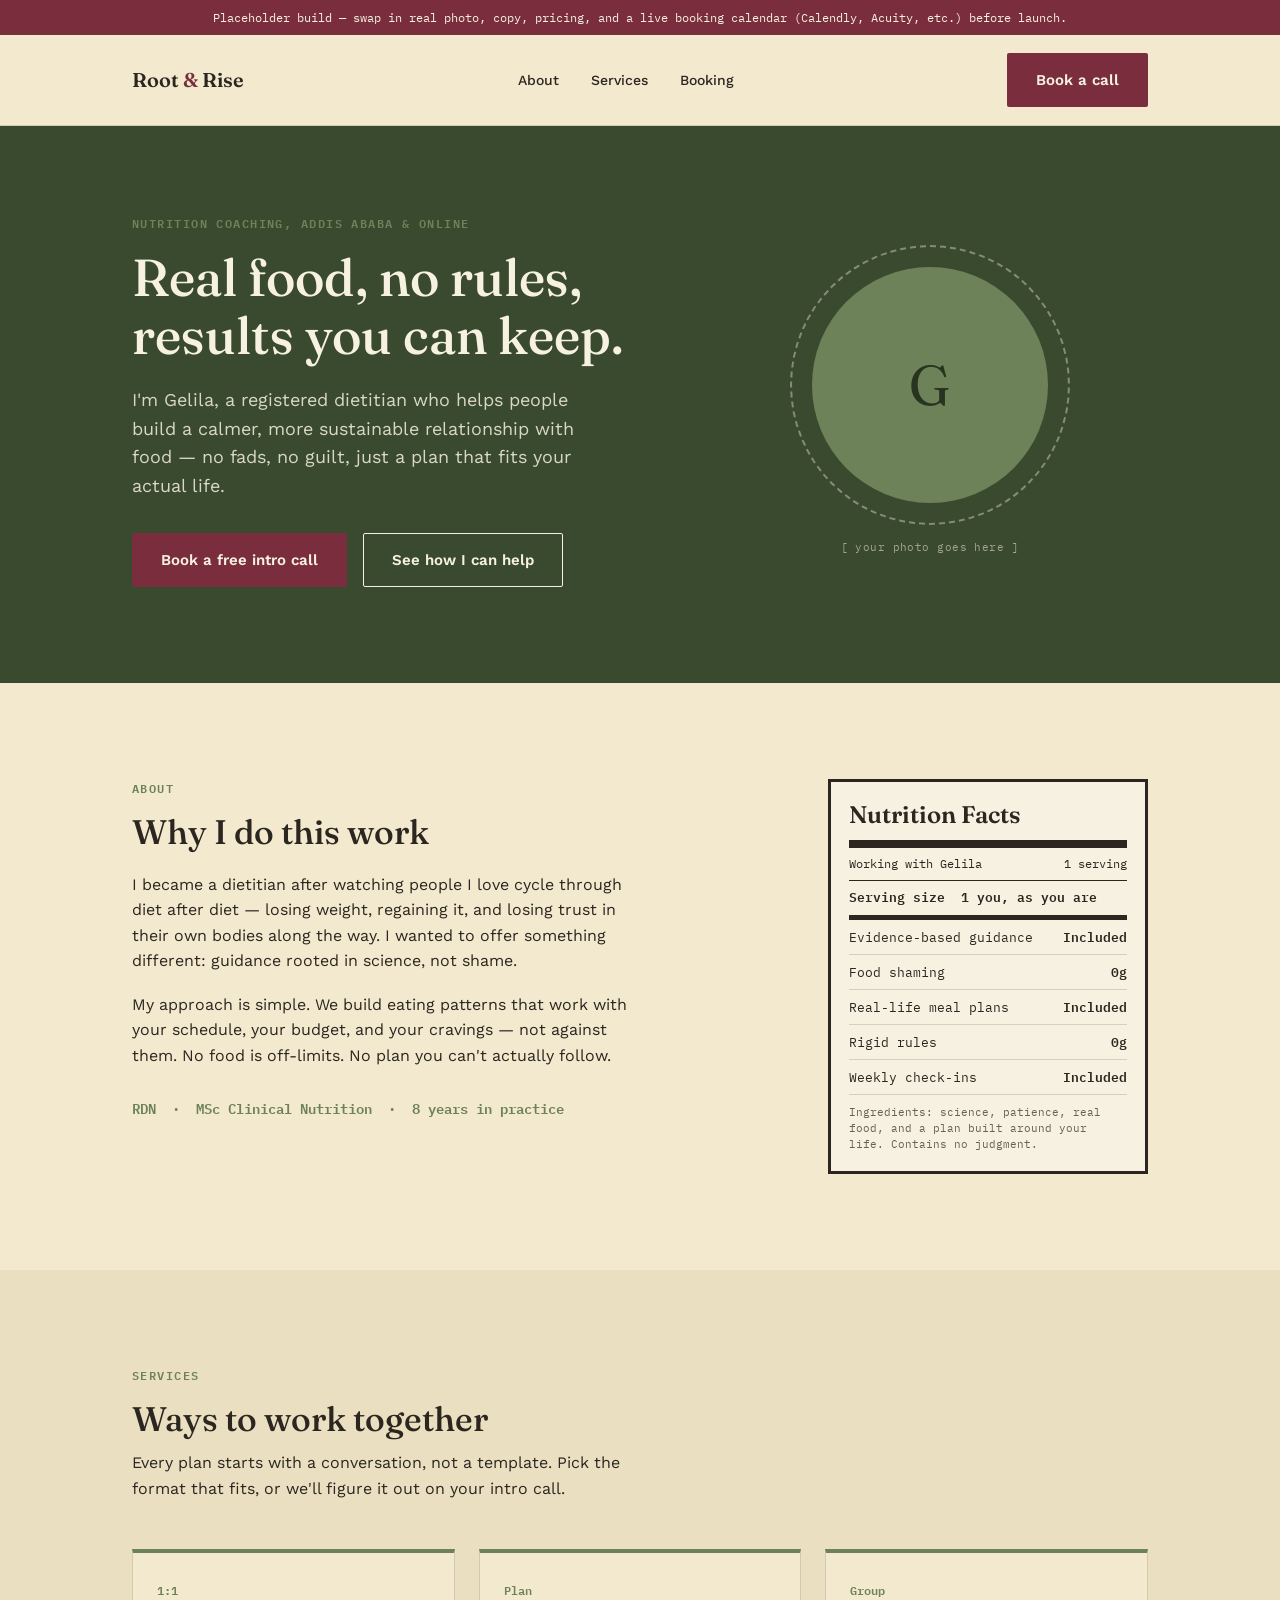
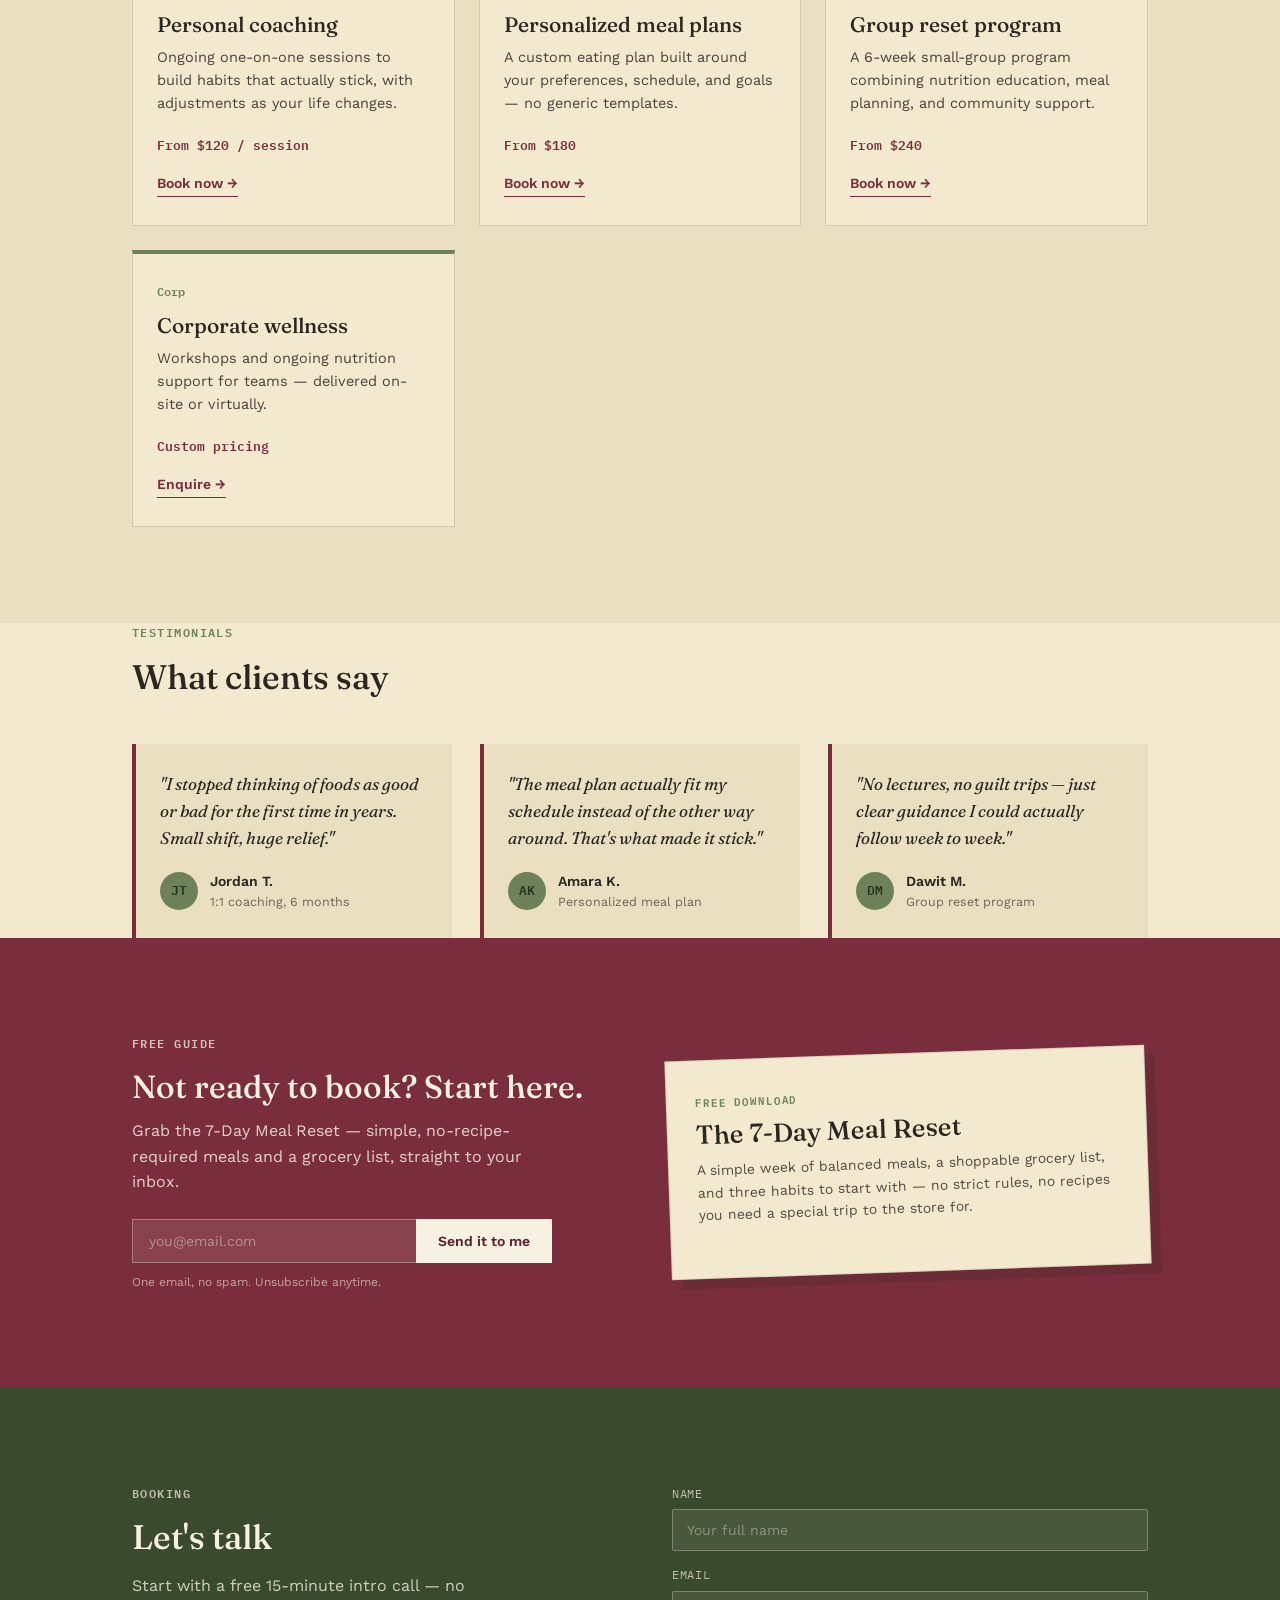
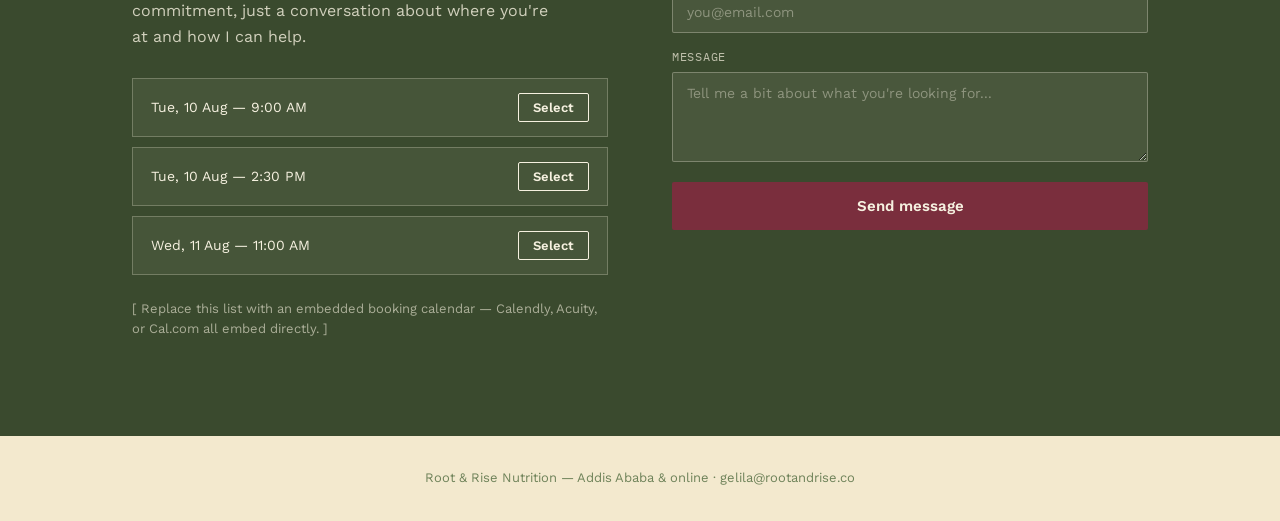
==== index.html @ 41f2dcef "first commit" ====
<!DOCTYPE html>
<html lang="en">
<head>
<meta charset="UTF-8">
<meta name="viewport" content="width=device-width, initial-scale=1.0">
<title>Root & Rise Nutrition — Gelila, RDN</title>
<link rel="preconnect" href="https://fonts.googleapis.com">
<link href="https://fonts.googleapis.com/css2?family=Fraunces:ital,opsz,wght@0,9..144,400;0,9..144,500;0,9..144,600;1,9..144,500&family=Work+Sans:wght@400;500;600&family=IBM+Plex+Mono:wght@500;600&display=swap" rel="stylesheet">
<style>
  :root{
    --ink:#2B2620;
    --paper:#F3E9CE;
    --paper-alt:#EADFC0;
    --forest:#3A4A2E;
    --forest-dark:#283420;
    --berry:#7A2E3D;
    --berry-dark:#5E2230;
    --sage:#6E8259;
    --cream:#F6F1E0;
    --line: rgba(43,38,32,0.16);
  }
  *{box-sizing:border-box; margin:0; padding:0;}
  html{scroll-behavior:smooth;}
  body{
    background:var(--paper);
    color:var(--ink);
    font-family:'Work Sans', sans-serif;
    line-height:1.6;
  }
  h1,h2,h3{
    font-family:'Fraunces', serif;
    font-weight:500;
    line-height:1.1;
  }
  a{color:inherit;}
  .wrap{max-width:1080px; margin:0 auto; padding:0 32px;}
  section{padding:96px 0;}
  .eyebrow{
    font-family:'IBM Plex Mono', monospace;
    font-size:12px;
    letter-spacing:0.12em;
    text-transform:uppercase;
    color:var(--sage);
    font-weight:600;
    margin-bottom:16px;
    display:block;
  }
  .btn{
    display:inline-block;
    font-family:'Work Sans', sans-serif;
    font-weight:600;
    font-size:15px;
    padding:14px 28px;
    border-radius:2px;
    text-decoration:none;
    cursor:pointer;
    border:1.5px solid transparent;
    transition: transform 0.15s ease;
  }
  .btn:hover{ transform: translateY(-1px); }
  .btn-berry{ background:var(--berry); color:var(--cream); }
  .btn-berry:hover{ background:var(--berry-dark); }
  .btn-outline{ background:transparent; border-color:var(--cream); color:var(--cream); }
  .btn-outline-dark{ background:transparent; border-color:var(--ink); color:var(--ink); }

  /* NAV */
  nav{
    position:sticky; top:0; z-index:50;
    background:var(--paper);
    border-bottom:1px solid var(--line);
  }
  nav .wrap{ display:flex; align-items:center; justify-content:space-between; padding-top:18px; padding-bottom:18px; }
  .logo{ font-family:'Fraunces', serif; font-size:20px; font-weight:600; }
  .logo span{ color:var(--berry); }
  .nav-links{ display:flex; gap:32px; list-style:none; font-size:14px; font-weight:500; }
  .nav-links a{ text-decoration:none; }
  .nav-cta{ display:none; }
  @media(min-width:720px){ .nav-cta{ display:inline-block; } }

  /* HERO */
  .hero{
    background:var(--forest);
    color:var(--cream);
    padding:88px 0 96px;
  }
  .hero .wrap{ display:grid; grid-template-columns:1.2fr 1fr; gap:56px; align-items:center; }
  .hero h1{ font-size:52px; margin-bottom:22px; }
  .hero p.lead{ font-size:18px; max-width:480px; color:rgba(246,241,224,0.85); margin-bottom:32px; }
  .hero .cta-row{ display:flex; gap:16px; flex-wrap:wrap; }
  .avatar-frame{
    width:280px; height:280px; margin:0 auto;
    border-radius:50%;
    border:2px dashed rgba(246,241,224,0.4);
    display:flex; align-items:center; justify-content:center;
    position:relative;
  }
  .avatar-frame .inner{
    width:236px; height:236px; border-radius:50%;
    background:var(--sage);
    display:flex; align-items:center; justify-content:center;
    font-family:'Fraunces', serif; font-size:56px; color:var(--forest-dark);
  }
  .avatar-label{
    text-align:center; font-family:'IBM Plex Mono', monospace; font-size:11px;
    color:rgba(246,241,224,0.55); margin-top:14px; letter-spacing:0.04em;
  }
  @media(max-width:860px){
    .hero .wrap{ grid-template-columns:1fr; text-align:center; }
    .hero p.lead{ margin-left:auto; margin-right:auto; }
    .hero .cta-row{ justify-content:center; }
    .hero h1{ font-size:38px; }
  }

  /* ABOUT */
  .about .wrap{ display:grid; grid-template-columns:1fr 320px; gap:64px; align-items:start; }
  .about h2{ font-size:34px; margin-bottom:20px; }
  .about p{ margin-bottom:18px; font-size:16px; color:var(--ink); max-width:520px; }
  .about .creds{ margin-top:28px; font-size:14px; color:var(--sage); font-weight:600; font-family:'IBM Plex Mono', monospace; }
  @media(max-width:860px){ .about .wrap{ grid-template-columns:1fr; } }

  /* NUTRITION FACTS SIGNATURE PANEL */
  .facts-panel{
    background:var(--cream);
    border:3px solid var(--ink);
    padding:14px 18px 18px;
    font-family:'IBM Plex Mono', monospace;
  }
  .facts-title{ font-family:'Fraunces', serif; font-weight:600; font-size:24px; border-bottom:8px solid var(--ink); padding-bottom:6px; }
  .facts-sub{ font-size:12px; border-bottom:1px solid var(--ink); padding:6px 0; display:flex; justify-content:space-between; }
  .facts-thick{ border-bottom:5px solid var(--ink); padding:6px 0 8px; font-size:13px; font-weight:600; }
  .facts-row{ border-bottom:1px solid var(--line); padding:7px 0; font-size:12.5px; display:flex; justify-content:space-between; gap:10px; }
  .facts-row b{ font-weight:600; }
  .facts-footer{ font-size:10.5px; margin-top:10px; color:var(--ink); opacity:0.7; line-height:1.5; }

  /* SERVICES */
  .services{ background:var(--paper-alt); }
  .services h2{ font-size:34px; margin-bottom:12px; }
  .services > .wrap > p{ max-width:520px; color:var(--ink); margin-bottom:48px; font-size:16px; }
  .card-grid{ display:grid; grid-template-columns:repeat(auto-fit, minmax(240px,1fr)); gap:24px; }
  .card{
    background:var(--paper);
    border:1px solid var(--line);
    border-top:4px solid var(--sage);
    padding:28px 24px;
    display:flex; flex-direction:column;
  }
  .card .idx{ font-family:'IBM Plex Mono', monospace; font-size:12px; color:var(--sage); font-weight:600; margin-bottom:12px; }
  .card h3{ font-size:21px; margin-bottom:10px; }
  .card p{ font-size:14.5px; color:var(--ink); opacity:0.85; margin-bottom:20px; flex-grow:1; }
  .card .price{ font-family:'IBM Plex Mono', monospace; font-size:13px; font-weight:600; color:var(--berry); margin-bottom:16px; }
  .card a{ text-decoration:none; font-size:14px; font-weight:600; color:var(--berry); border-bottom:1.5px solid var(--berry); align-self:flex-start; padding-bottom:2px; }

  /* TESTIMONIALS */
  .testimonials h2{ font-size:34px; margin-bottom:48px; }
  .t-grid{ display:grid; grid-template-columns:repeat(auto-fit, minmax(260px,1fr)); gap:28px; }
  .t-card{
    background:var(--paper-alt);
    border-left:4px solid var(--berry);
    padding:26px 24px;
  }
  .t-quote{ font-family:'Fraunces', serif; font-style:italic; font-size:17px; margin-bottom:18px; color:var(--ink); }
  .t-person{ display:flex; align-items:center; gap:12px; }
  .t-avatar{
    width:38px; height:38px; border-radius:50%;
    background:var(--sage); color:var(--forest-dark);
    display:flex; align-items:center; justify-content:center;
    font-family:'IBM Plex Mono', monospace; font-size:13px; font-weight:600;
  }
  .t-name{ font-size:14px; font-weight:600; }
  .t-detail{ font-size:12.5px; color:var(--ink); opacity:0.65; }

  /* LEAD MAGNET */
  .magnet{ background:var(--berry); color:var(--cream); }
  .magnet .wrap{ display:grid; grid-template-columns:1fr 1fr; gap:56px; align-items:center; }
  .magnet .eyebrow{ color:rgba(246,241,224,0.75); }
  .magnet h2{ font-size:32px; color:var(--cream); margin-bottom:14px; }
  .magnet p.lead{ color:rgba(246,241,224,0.85); margin-bottom:0; max-width:440px; }
  .guide-mock{
    background:var(--paper);
    border:1px solid rgba(0,0,0,0.1);
    padding:32px 28px;
    color:var(--ink);
    transform: rotate(-2deg);
    box-shadow: 10px 10px 0 rgba(43,38,32,0.18);
  }
  .guide-mock .tag{ font-family:'IBM Plex Mono', monospace; font-size:11px; color:var(--sage); font-weight:600; text-transform:uppercase; letter-spacing:0.08em; margin-bottom:10px; display:block;}
  .guide-mock h3{ font-size:26px; margin-bottom:10px; }
  .guide-mock p{ font-size:14px; opacity:0.8; margin-bottom:20px; }
  .signup-form{ display:flex; gap:0; max-width:420px; margin-top:24px; }
  .signup-form input{
    flex:1; background:rgba(246,241,224,0.1); border:1px solid rgba(246,241,224,0.35);
    border-right:none; padding:13px 16px; color:var(--cream); font-family:'Work Sans',sans-serif; font-size:14px;
  }
  .signup-form input::placeholder{ color:rgba(246,241,224,0.45); }
  .signup-form button{
    background:var(--cream); color:var(--berry-dark); border:none; font-weight:600;
    font-family:'Work Sans',sans-serif; font-size:14px; padding:0 22px; cursor:pointer;
  }
  .signup-note{ font-size:12px; color:rgba(246,241,224,0.6); margin-top:10px; }
  @media(max-width:860px){ .magnet .wrap{ grid-template-columns:1fr; } .guide-mock{ transform:none; max-width:340px; margin:0 auto; } }

  /* BOOKING */
  .booking{ background:var(--forest); color:var(--cream); }
  .booking .wrap{ display:grid; grid-template-columns:1fr 1fr; gap:64px; }
  .booking h2{ font-size:34px; margin-bottom:16px; color:var(--cream); }
  .booking p.lead{ color:rgba(246,241,224,0.8); margin-bottom:28px; max-width:420px; }
  .slot-list{ display:flex; flex-direction:column; gap:10px; margin-bottom:24px; }
  .slot{
    background:rgba(246,241,224,0.06);
    border:1px solid rgba(246,241,224,0.25);
    padding:14px 18px;
    display:flex; justify-content:space-between; align-items:center;
    font-size:14px;
  }
  .slot button{
    background:transparent; border:1px solid var(--cream); color:var(--cream);
    font-family:'Work Sans',sans-serif; font-size:13px; font-weight:600;
    padding:6px 14px; border-radius:2px; cursor:pointer;
  }
  .slot button:hover{ background:var(--cream); color:var(--forest); }
  form{ display:flex; flex-direction:column; gap:14px; }
  form label{ font-size:12px; font-family:'IBM Plex Mono', monospace; text-transform:uppercase; letter-spacing:0.06em; color:rgba(246,241,224,0.7); margin-bottom:-8px; }
  form input, form textarea{
    background:rgba(246,241,224,0.08);
    border:1px solid rgba(246,241,224,0.3);
    padding:12px 14px;
    color:var(--cream);
    font-family:'Work Sans', sans-serif;
    font-size:14px;
    border-radius:2px;
  }
  form input::placeholder, form textarea::placeholder{ color:rgba(246,241,224,0.4); }
  form textarea{ resize:vertical; min-height:90px; }

  footer{ padding:32px 0; text-align:center; font-size:13px; color:var(--sage); }

  .note{
    background:var(--berry); color:var(--cream); font-family:'IBM Plex Mono', monospace;
    font-size:12px; text-align:center; padding:8px 16px;
  }
</style>
</head>
<body>

<div class="note">Placeholder build — swap in real photo, copy, pricing, and a live booking calendar (Calendly, Acuity, etc.) before launch.</div>

<nav>
  <div class="wrap">
    <div class="logo">Root <span>&</span> Rise</div>
    <ul class="nav-links">
      <li><a href="#about">About</a></li>
      <li><a href="#services">Services</a></li>
      <li><a href="#booking">Booking</a></li>
    </ul>
    <a href="#booking" class="btn btn-berry nav-cta">Book a call</a>
  </div>
</nav>

<section class="hero">
  <div class="wrap">
    <div>
      <span class="eyebrow">Nutrition coaching, Addis Ababa & online</span>
      <h1>Real food, no rules, results you can keep.</h1>
      <p class="lead">I'm Gelila, a registered dietitian who helps people build a calmer, more sustainable relationship with food — no fads, no guilt, just a plan that fits your actual life.</p>
      <div class="cta-row">
        <a href="#booking" class="btn btn-berry">Book a free intro call</a>
        <a href="#services" class="btn btn-outline">See how I can help</a>
      </div>
    </div>
    <div>
      <div class="avatar-frame"><div class="inner">G</div></div>
      <p class="avatar-label">[ your photo goes here ]</p>
    </div>
  </div>
</section>

<section class="about" id="about">
  <div class="wrap">
    <div>
      <span class="eyebrow">About</span>
      <h2>Why I do this work</h2>
      <p>I became a dietitian after watching people I love cycle through diet after diet — losing weight, regaining it, and losing trust in their own bodies along the way. I wanted to offer something different: guidance rooted in science, not shame.</p>
      <p>My approach is simple. We build eating patterns that work with your schedule, your budget, and your cravings — not against them. No food is off-limits. No plan you can't actually follow.</p>
      <div class="creds">RDN &nbsp;·&nbsp; MSc Clinical Nutrition &nbsp;·&nbsp; 8 years in practice</div>
    </div>

    <div class="facts-panel">
      <div class="facts-title">Nutrition Facts</div>
      <div class="facts-sub"><span>Working with Gelila</span><span>1 serving</span></div>
      <div class="facts-thick">Serving size &nbsp;1 you, as you are</div>
      <div class="facts-row"><span>Evidence-based guidance</span><b>Included</b></div>
      <div class="facts-row"><span>Food shaming</span><b>0g</b></div>
      <div class="facts-row"><span>Real-life meal plans</span><b>Included</b></div>
      <div class="facts-row"><span>Rigid rules</span><b>0g</b></div>
      <div class="facts-row"><span>Weekly check-ins</span><b>Included</b></div>
      <div class="facts-footer">Ingredients: science, patience, real food, and a plan built around your life. Contains no judgment.</div>
    </div>
  </div>
</section>

<section class="services" id="services">
  <div class="wrap">
    <span class="eyebrow">Services</span>
    <h2>Ways to work together</h2>
    <p>Every plan starts with a conversation, not a template. Pick the format that fits, or we'll figure it out on your intro call.</p>
    <div class="card-grid">
      <div class="card">
        <div class="idx">1:1</div>
        <h3>Personal coaching</h3>
        <p>Ongoing one-on-one sessions to build habits that actually stick, with adjustments as your life changes.</p>
        <div class="price">From $120 / session</div>
        <a href="#booking">Book now →</a>
      </div>
      <div class="card">
        <div class="idx">Plan</div>
        <h3>Personalized meal plans</h3>
        <p>A custom eating plan built around your preferences, schedule, and goals — no generic templates.</p>
        <div class="price">From $180</div>
        <a href="#booking">Book now →</a>
      </div>
      <div class="card">
        <div class="idx">Group</div>
        <h3>Group reset program</h3>
        <p>A 6-week small-group program combining nutrition education, meal planning, and community support.</p>
        <div class="price">From $240</div>
        <a href="#booking">Book now →</a>
      </div>
      <div class="card">
        <div class="idx">Corp</div>
        <h3>Corporate wellness</h3>
        <p>Workshops and ongoing nutrition support for teams — delivered on-site or virtually.</p>
        <div class="price">Custom pricing</div>
        <a href="#booking">Enquire →</a>
      </div>
    </div>
  </div>
</section>

<section class="testimonials wrap">
  <span class="eyebrow">Testimonials</span>
  <h2>What clients say</h2>
  <div class="t-grid">
    <div class="t-card">
      <p class="t-quote">"I stopped thinking of foods as good or bad for the first time in years. Small shift, huge relief."</p>
      <div class="t-person">
        <div class="t-avatar">JT</div>
        <div>
          <div class="t-name">Jordan T.</div>
          <div class="t-detail">1:1 coaching, 6 months</div>
        </div>
      </div>
    </div>
    <div class="t-card">
      <p class="t-quote">"The meal plan actually fit my schedule instead of the other way around. That's what made it stick."</p>
      <div class="t-person">
        <div class="t-avatar">AK</div>
        <div>
          <div class="t-name">Amara K.</div>
          <div class="t-detail">Personalized meal plan</div>
        </div>
      </div>
    </div>
    <div class="t-card">
      <p class="t-quote">"No lectures, no guilt trips — just clear guidance I could actually follow week to week."</p>
      <div class="t-person">
        <div class="t-avatar">DM</div>
        <div>
          <div class="t-name">Dawit M.</div>
          <div class="t-detail">Group reset program</div>
        </div>
      </div>
    </div>
  </div>
</section>

<section class="magnet">
  <div class="wrap">
    <div>
      <span class="eyebrow">Free guide</span>
      <h2>Not ready to book? Start here.</h2>
      <p class="lead">Grab the 7-Day Meal Reset — simple, no-recipe-required meals and a grocery list, straight to your inbox.</p>
      <div class="signup-form">
        <input type="email" placeholder="you@email.com">
        <button type="button">Send it to me</button>
      </div>
      <p class="signup-note">One email, no spam. Unsubscribe anytime.</p>
    </div>
    <div class="guide-mock">
      <span class="tag">Free download</span>
      <h3>The 7-Day Meal Reset</h3>
      <p>A simple week of balanced meals, a shoppable grocery list, and three habits to start with — no strict rules, no recipes you need a special trip to the store for.</p>
    </div>
  </div>
</section>

<section class="booking" id="booking">
  <div class="wrap">
    <div>
      <span class="eyebrow" style="color:var(--cream); opacity:0.7;">Booking</span>
      <h2>Let's talk</h2>
      <p class="lead">Start with a free 15-minute intro call — no commitment, just a conversation about where you're at and how I can help.</p>
      <div class="slot-list">
        <div class="slot"><span>Tue, 10 Aug — 9:00 AM</span><button type="button">Select</button></div>
        <div class="slot"><span>Tue, 10 Aug — 2:30 PM</span><button type="button">Select</button></div>
        <div class="slot"><span>Wed, 11 Aug — 11:00 AM</span><button type="button">Select</button></div>
      </div>
      <p style="font-size:13px; color:rgba(246,241,224,0.6);">[ Replace this list with an embedded booking calendar — Calendly, Acuity, or Cal.com all embed directly. ]</p>
    </div>
    <div>
      <form>
        <label>Name</label>
        <input type="text" placeholder="Your full name">
        <label>Email</label>
        <input type="email" placeholder="you@email.com">
        <label>Message</label>
        <textarea placeholder="Tell me a bit about what you're looking for..."></textarea>
        <button type="button" class="btn btn-berry" style="margin-top:6px;">Send message</button>
      </form>
    </div>
  </div>
</section>

<footer>
  <div class="wrap">Root & Rise Nutrition — Addis Ababa & online · gelila@rootandrise.co</div>
</footer>

</body>
</html>
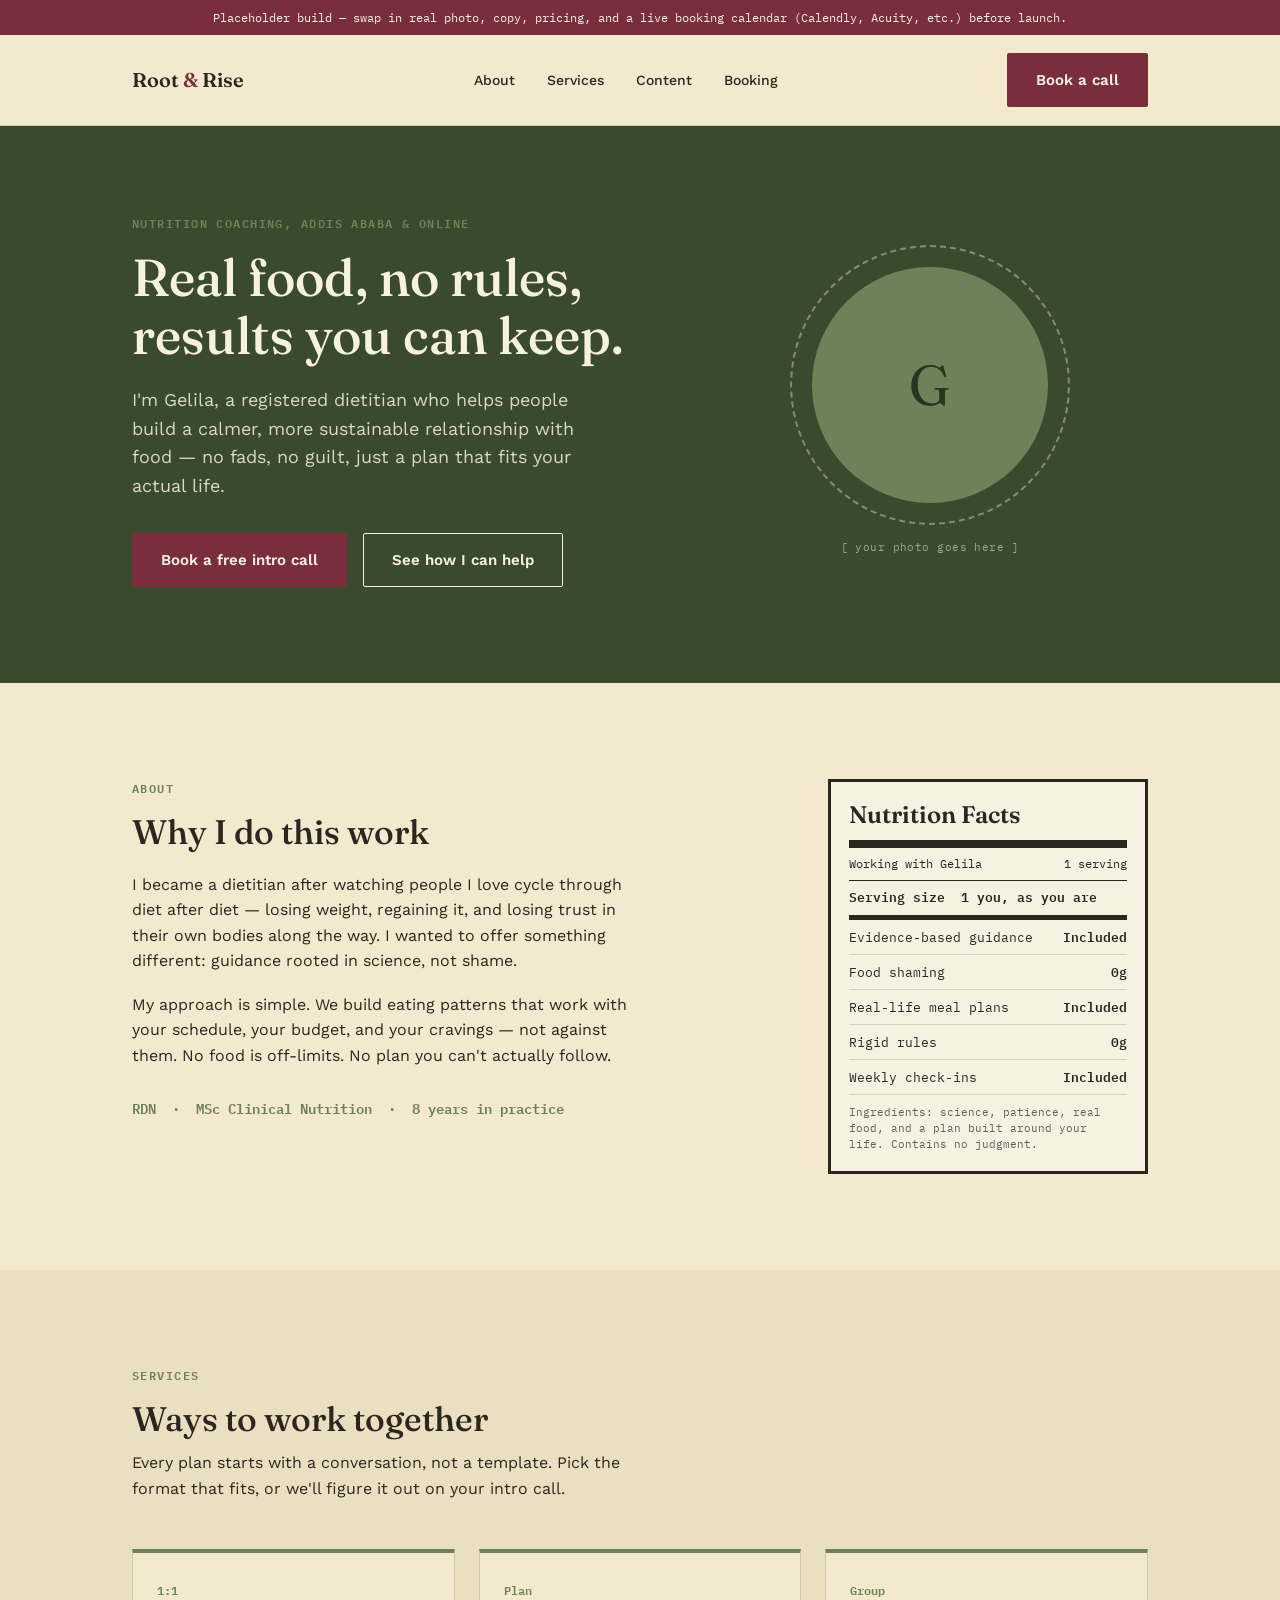
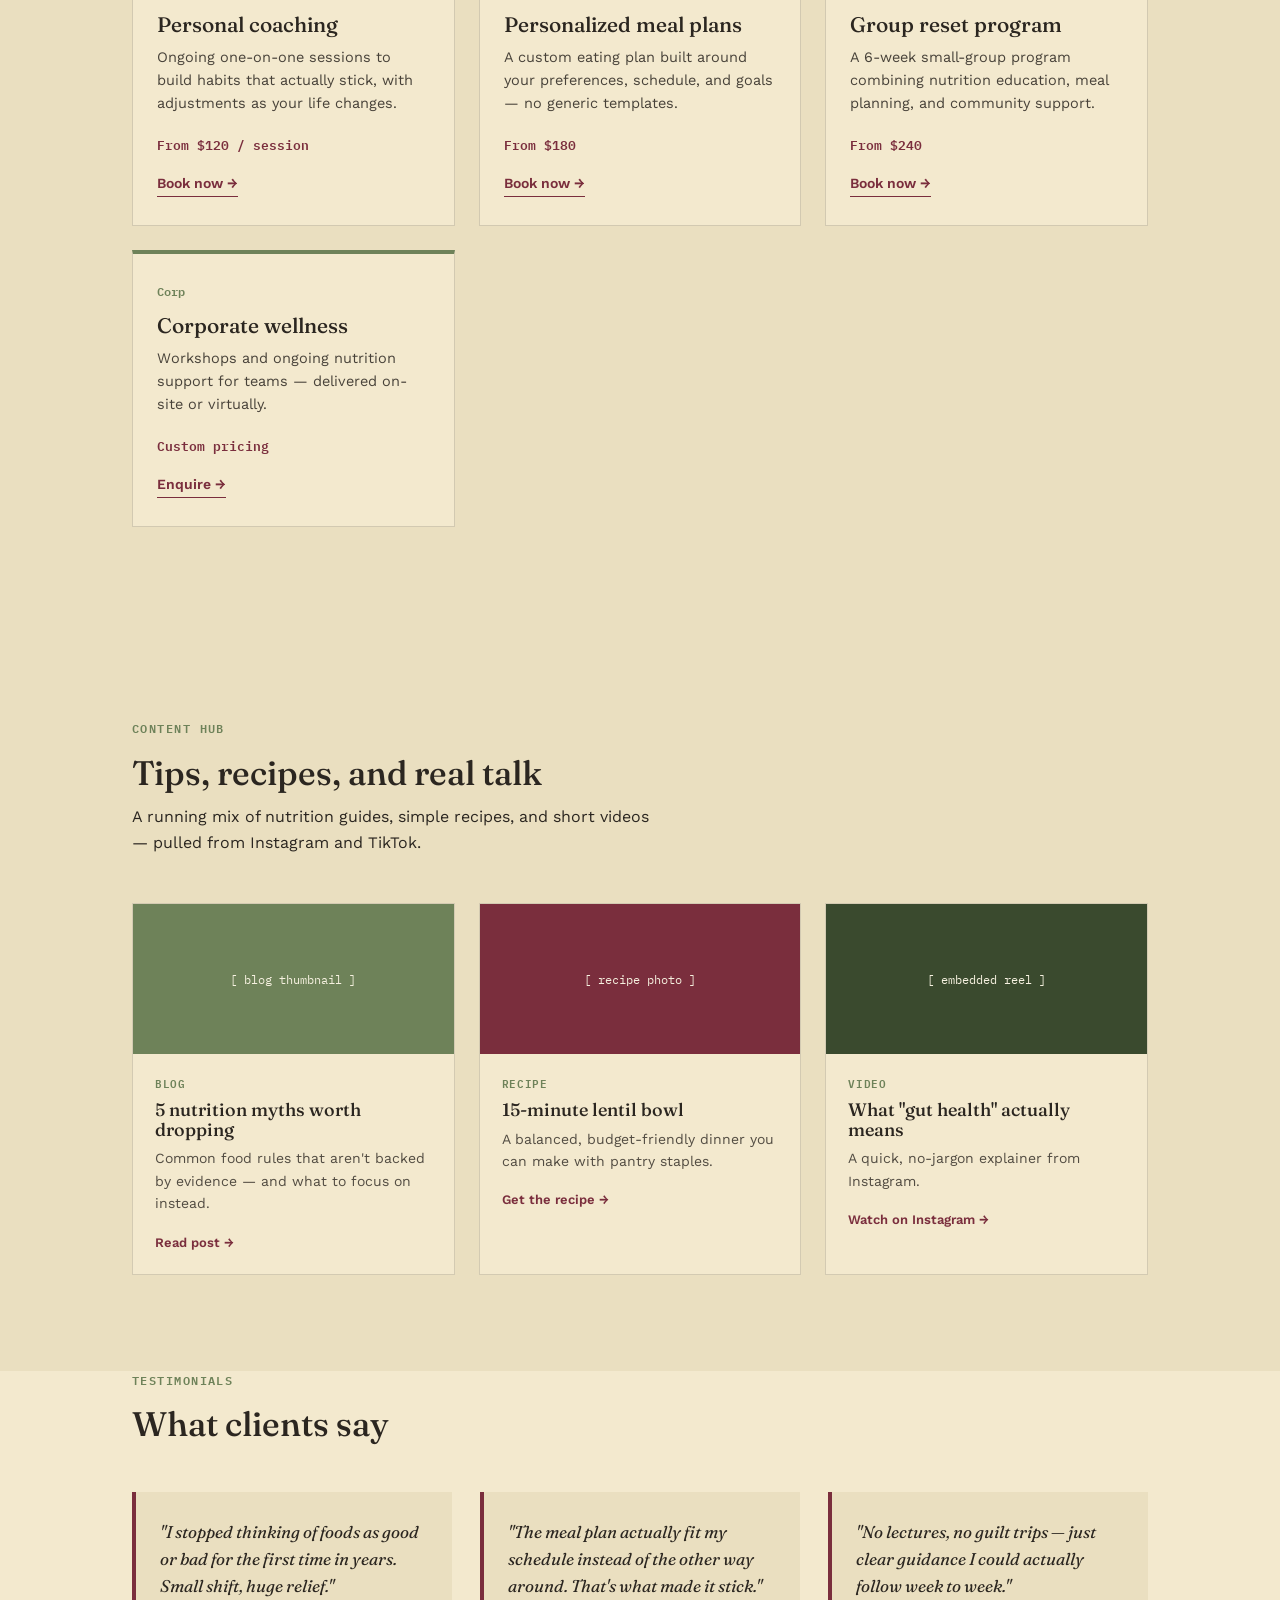
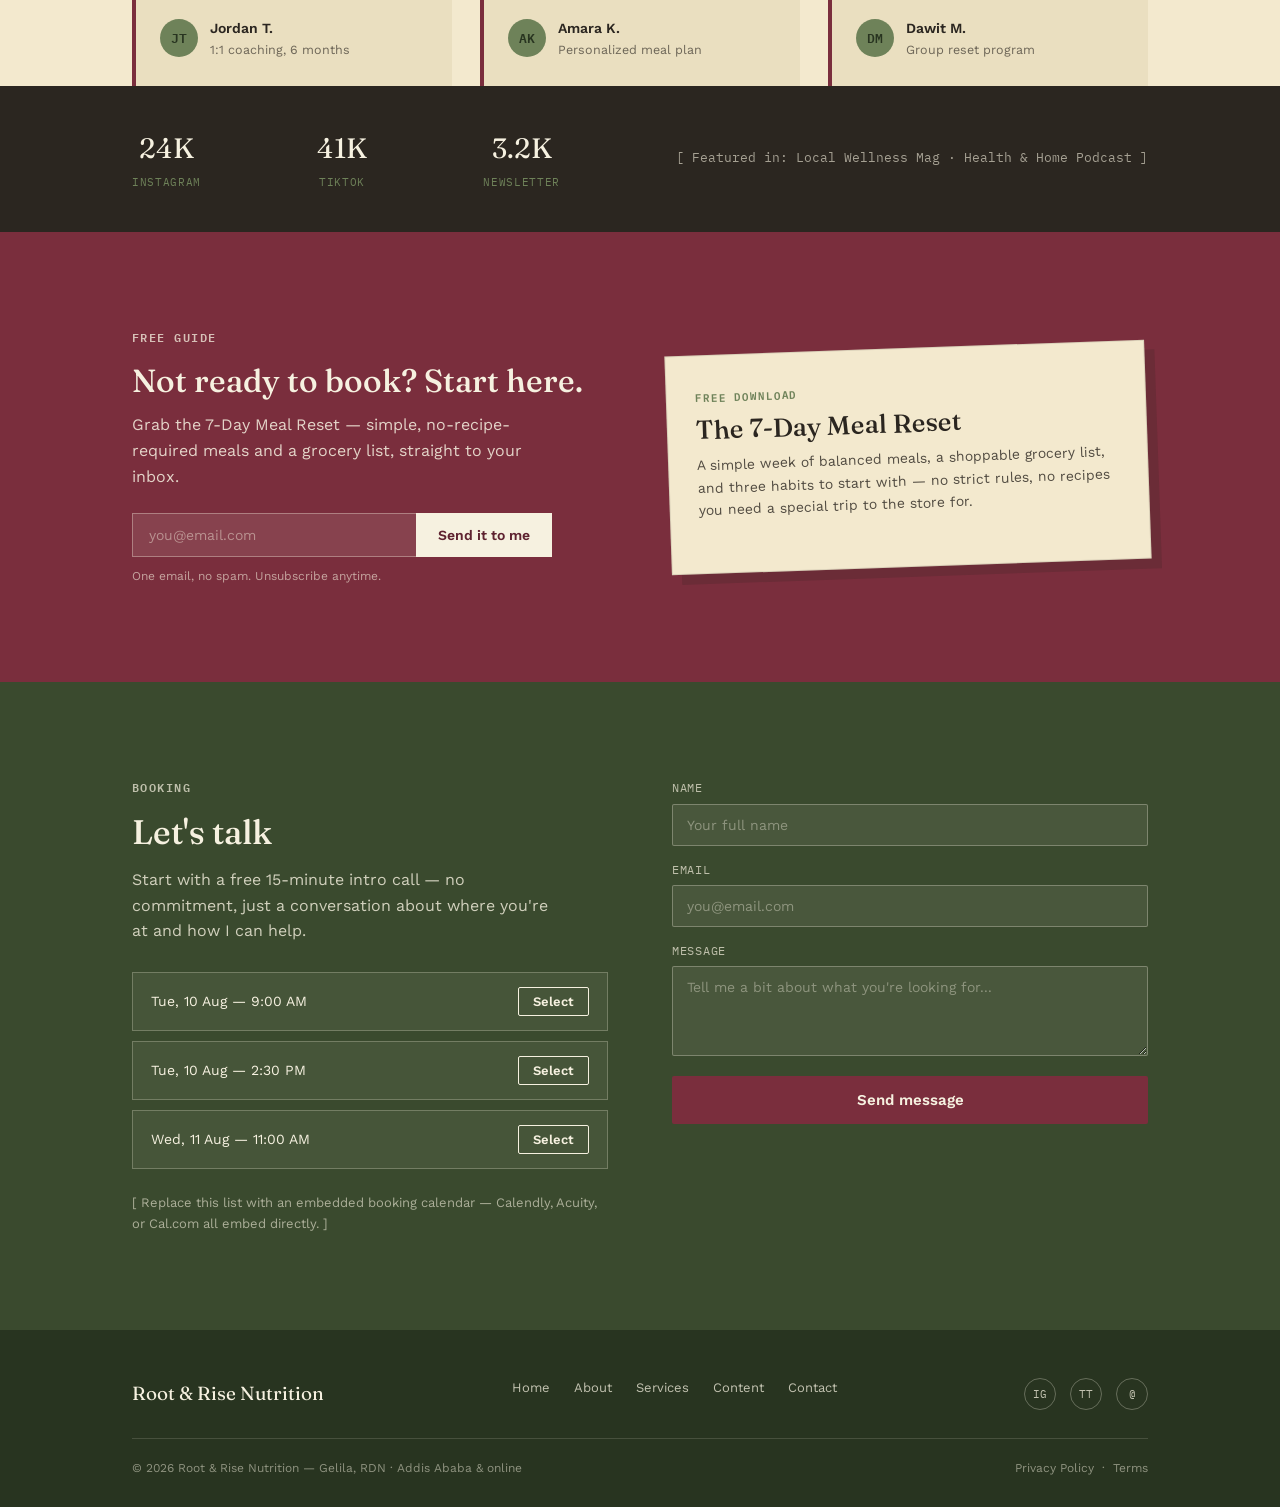
==== commit 416e4702: "update" ====
--- a/index.html
+++ b/index.html
@@ -4,6 +4,9 @@
 <meta charset="UTF-8">
 <meta name="viewport" content="width=device-width, initial-scale=1.0">
 <title>Root & Rise Nutrition — Gelila, RDN</title>
+<meta name="description" content="Gelila, RDN, offers 1:1 nutrition coaching, personalized meal plans, and group programs in Addis Ababa and online — helping you build a healthier relationship with food, no strict diets required.">
+<meta property="og:title" content="Root & Rise Nutrition — Gelila, RDN">
+<meta property="og:description" content="Real food, no rules, results you can keep. Book a free intro call with dietitian Gelila.">
 <link rel="preconnect" href="https://fonts.googleapis.com">
 <link href="https://fonts.googleapis.com/css2?family=Fraunces:ital,opsz,wght@0,9..144,400;0,9..144,500;0,9..144,600;1,9..144,500&family=Work+Sans:wght@400;500;600&family=IBM+Plex+Mono:wght@500;600&display=swap" rel="stylesheet">
 <style>
@@ -199,6 +202,39 @@
   .signup-note{ font-size:12px; color:rgba(246,241,224,0.6); margin-top:10px; }
   @media(max-width:860px){ .magnet .wrap{ grid-template-columns:1fr; } .guide-mock{ transform:none; max-width:340px; margin:0 auto; } }
 
+  /* CONTENT HUB */
+  .hub{ background:var(--paper-alt); }
+  .hub h2{ font-size:34px; margin-bottom:12px; }
+  .hub > .wrap > p{ max-width:520px; color:var(--ink); margin-bottom:48px; font-size:16px; }
+  .hub-grid{ display:grid; grid-template-columns:repeat(auto-fit, minmax(240px,1fr)); gap:24px; }
+  .hub-card{
+    background:var(--paper);
+    border:1px solid var(--line);
+  }
+  .hub-thumb{
+    height:150px;
+    background:var(--sage);
+    display:flex; align-items:center; justify-content:center;
+    color:var(--cream);
+    font-family:'IBM Plex Mono', monospace;
+    font-size:12px;
+  }
+  .hub-card.recipe .hub-thumb{ background:var(--berry); }
+  .hub-card.video .hub-thumb{ background:var(--forest); }
+  .hub-body{ padding:20px 22px; }
+  .hub-kind{ font-family:'IBM Plex Mono', monospace; font-size:11px; color:var(--sage); font-weight:600; text-transform:uppercase; letter-spacing:0.06em; margin-bottom:8px; display:block; }
+  .hub-card h3{ font-size:18px; margin-bottom:8px; }
+  .hub-card p{ font-size:14px; color:var(--ink); opacity:0.8; margin-bottom:14px; }
+  .hub-card a{ text-decoration:none; font-size:13px; font-weight:600; color:var(--berry); }
+
+  /* SOCIAL PROOF BAR */
+  .proof{ background:var(--ink); color:var(--paper); padding:40px 0; }
+  .proof .wrap{ display:flex; flex-wrap:wrap; justify-content:space-between; align-items:center; gap:24px; }
+  .proof-stat{ text-align:center; }
+  .proof-num{ font-family:'Fraunces', serif; font-size:28px; color:var(--cream); }
+  .proof-label{ font-family:'IBM Plex Mono', monospace; font-size:11px; letter-spacing:0.06em; text-transform:uppercase; color:var(--sage); margin-top:4px; }
+  .proof-mentions{ font-size:13px; color:rgba(246,241,224,0.6); font-family:'IBM Plex Mono', monospace; }
+
   /* BOOKING */
   .booking{ background:var(--forest); color:var(--cream); }
   .booking .wrap{ display:grid; grid-template-columns:1fr 1fr; gap:64px; }
@@ -234,6 +270,16 @@
 
   footer{ padding:32px 0; text-align:center; font-size:13px; color:var(--sage); }
 
+  footer{ padding:48px 0 28px; background:var(--forest-dark); color:var(--paper); }
+  .foot-grid{ display:flex; flex-wrap:wrap; justify-content:space-between; gap:32px; padding-bottom:28px; border-bottom:1px solid rgba(246,241,224,0.15); }
+  .foot-brand{ font-family:'Fraunces', serif; font-size:19px; color:var(--cream); }
+  .foot-links{ display:flex; gap:24px; list-style:none; font-size:13px; }
+  .foot-links a{ text-decoration:none; color:rgba(246,241,224,0.75); }
+  .foot-social{ display:flex; gap:14px; font-size:13px; }
+  .foot-social a{ text-decoration:none; color:rgba(246,241,224,0.75); border:1px solid rgba(246,241,224,0.3); border-radius:50%; width:32px; height:32px; display:flex; align-items:center; justify-content:center; font-family:'IBM Plex Mono', monospace; font-size:11px; }
+  .foot-bottom{ display:flex; flex-wrap:wrap; justify-content:space-between; gap:12px; padding-top:20px; font-size:12px; color:rgba(246,241,224,0.5); }
+  .foot-bottom a{ text-decoration:none; color:rgba(246,241,224,0.5); }
+
   .note{
     background:var(--berry); color:var(--cream); font-family:'IBM Plex Mono', monospace;
     font-size:12px; text-align:center; padding:8px 16px;
@@ -250,6 +296,7 @@
     <ul class="nav-links">
       <li><a href="#about">About</a></li>
       <li><a href="#services">Services</a></li>
+      <li><a href="#hub">Content</a></li>
       <li><a href="#booking">Booking</a></li>
     </ul>
     <a href="#booking" class="btn btn-berry nav-cta">Book a call</a>
@@ -331,6 +378,43 @@
         <p>Workshops and ongoing nutrition support for teams — delivered on-site or virtually.</p>
         <div class="price">Custom pricing</div>
         <a href="#booking">Enquire →</a>
+      </div>
+    </div>
+  </div>
+</section>
+
+<section class="hub" id="hub">
+  <div class="wrap">
+    <span class="eyebrow">Content hub</span>
+    <h2>Tips, recipes, and real talk</h2>
+    <p>A running mix of nutrition guides, simple recipes, and short videos — pulled from Instagram and TikTok.</p>
+    <div class="hub-grid">
+      <div class="hub-card">
+        <div class="hub-thumb">[ blog thumbnail ]</div>
+        <div class="hub-body">
+          <span class="hub-kind">Blog</span>
+          <h3>5 nutrition myths worth dropping</h3>
+          <p>Common food rules that aren't backed by evidence — and what to focus on instead.</p>
+          <a href="#">Read post →</a>
+        </div>
+      </div>
+      <div class="hub-card recipe">
+        <div class="hub-thumb">[ recipe photo ]</div>
+        <div class="hub-body">
+          <span class="hub-kind">Recipe</span>
+          <h3>15-minute lentil bowl</h3>
+          <p>A balanced, budget-friendly dinner you can make with pantry staples.</p>
+          <a href="#">Get the recipe →</a>
+        </div>
+      </div>
+      <div class="hub-card video">
+        <div class="hub-thumb">[ embedded reel ]</div>
+        <div class="hub-body">
+          <span class="hub-kind">Video</span>
+          <h3>What "gut health" actually means</h3>
+          <p>A quick, no-jargon explainer from Instagram.</p>
+          <a href="#">Watch on Instagram →</a>
+        </div>
       </div>
     </div>
   </div>
@@ -373,6 +457,15 @@
   </div>
 </section>
 
+<section class="proof">
+  <div class="wrap">
+    <div class="proof-stat"><div class="proof-num">24K</div><div class="proof-label">Instagram</div></div>
+    <div class="proof-stat"><div class="proof-num">41K</div><div class="proof-label">TikTok</div></div>
+    <div class="proof-stat"><div class="proof-num">3.2K</div><div class="proof-label">Newsletter</div></div>
+    <div class="proof-mentions">[ Featured in: Local Wellness Mag · Health & Home Podcast ]</div>
+  </div>
+</section>
+
 <section class="magnet">
   <div class="wrap">
     <div>
@@ -421,7 +514,27 @@
 </section>
 
 <footer>
-  <div class="wrap">Root & Rise Nutrition — Addis Ababa & online · gelila@rootandrise.co</div>
+  <div class="wrap">
+    <div class="foot-grid">
+      <div class="foot-brand">Root & Rise Nutrition</div>
+      <ul class="foot-links">
+        <li><a href="#top">Home</a></li>
+        <li><a href="#about">About</a></li>
+        <li><a href="#services">Services</a></li>
+        <li><a href="#hub">Content</a></li>
+        <li><a href="#booking">Contact</a></li>
+      </ul>
+      <div class="foot-social">
+        <a href="#" aria-label="Instagram">IG</a>
+        <a href="#" aria-label="TikTok">TT</a>
+        <a href="#" aria-label="Email">@</a>
+      </div>
+    </div>
+    <div class="foot-bottom">
+      <span>&copy; 2026 Root & Rise Nutrition — Gelila, RDN · Addis Ababa & online</span>
+      <span><a href="#">Privacy Policy</a> &nbsp;·&nbsp; <a href="#">Terms</a></span>
+    </div>
+  </div>
 </footer>
 
 </body>
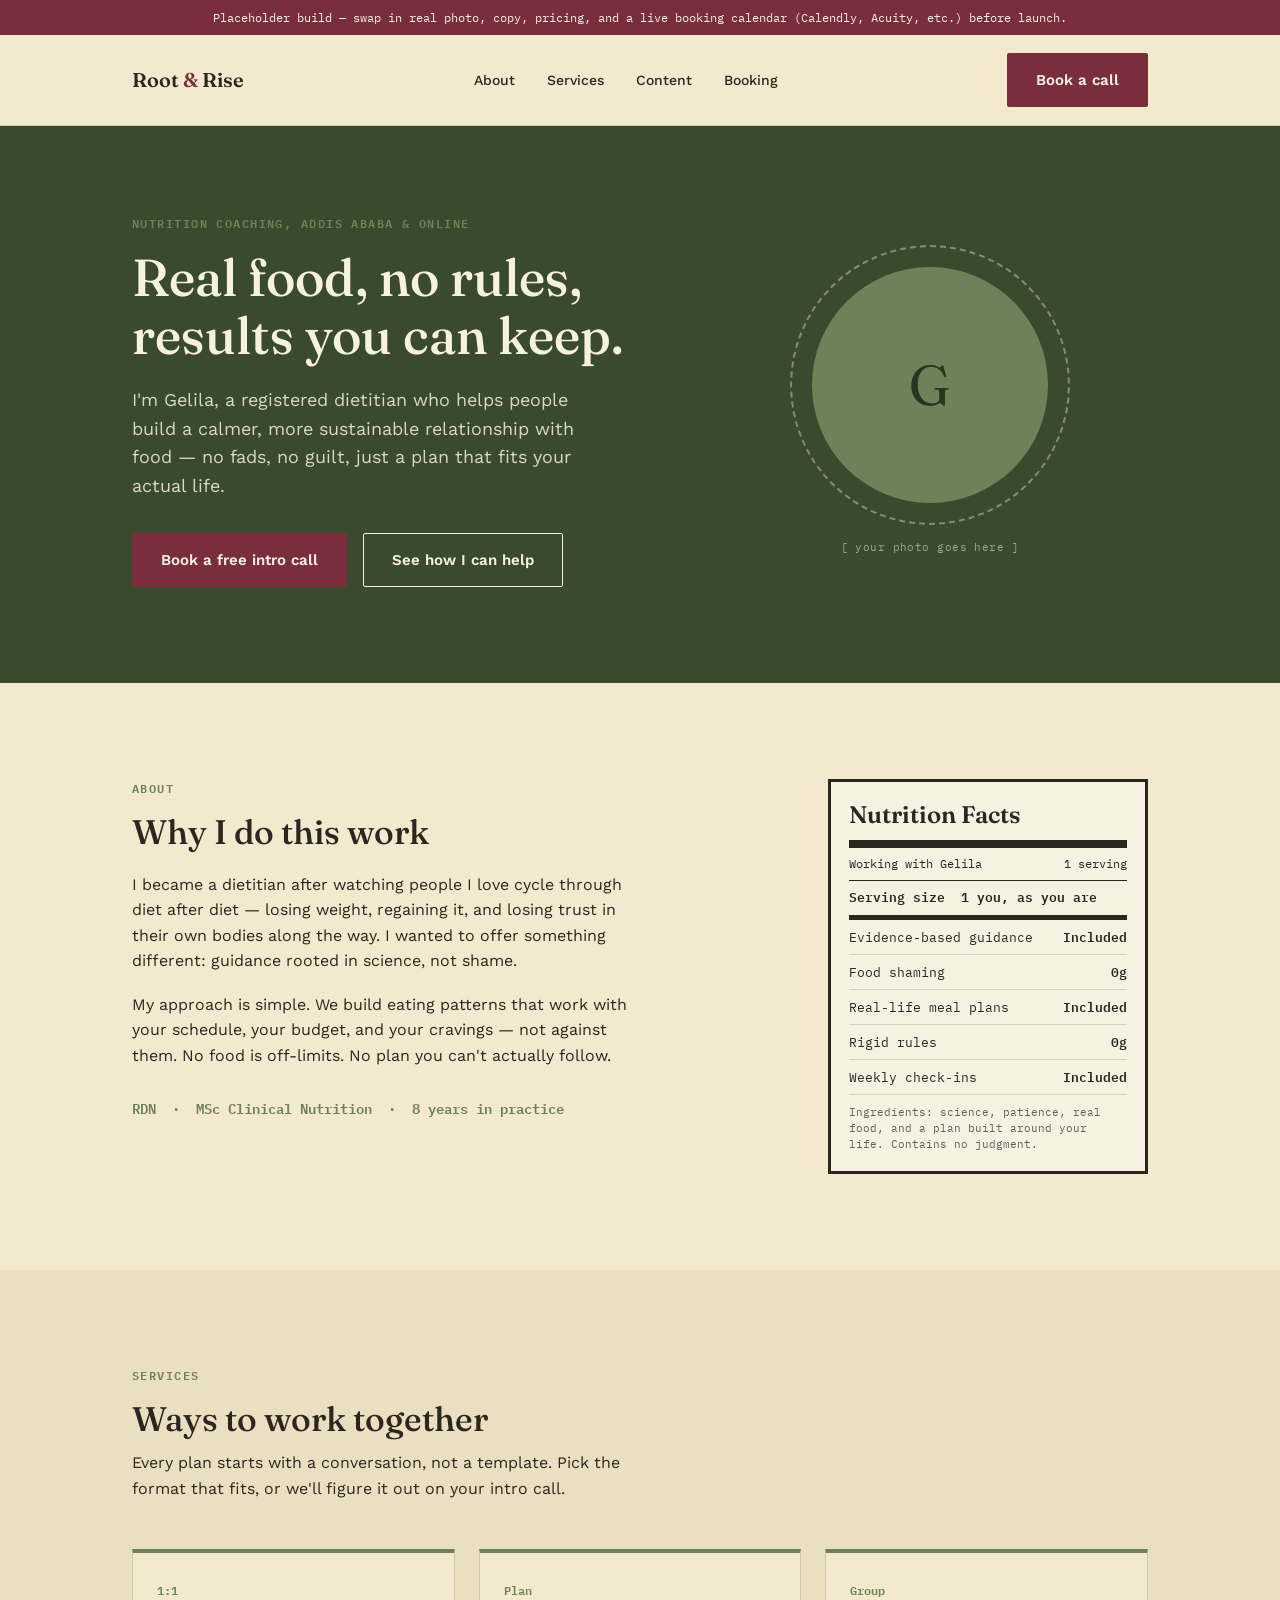
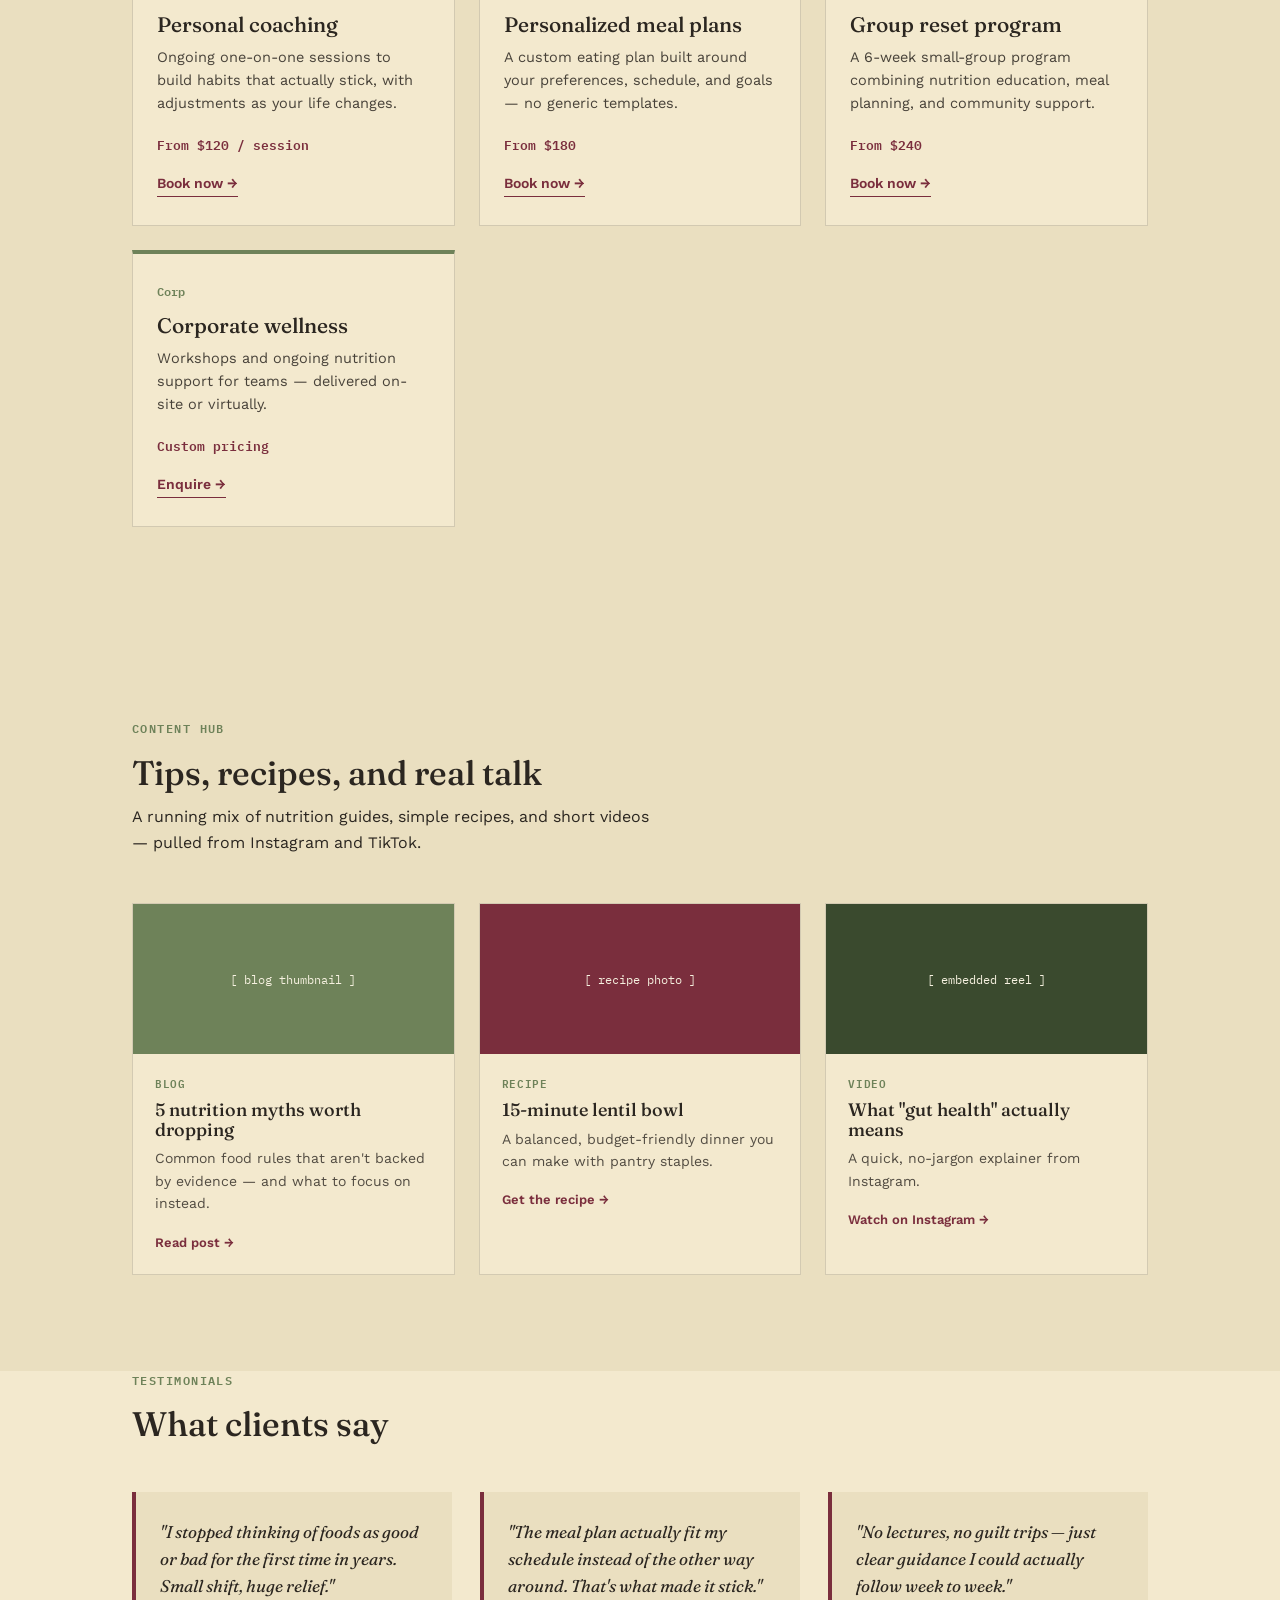
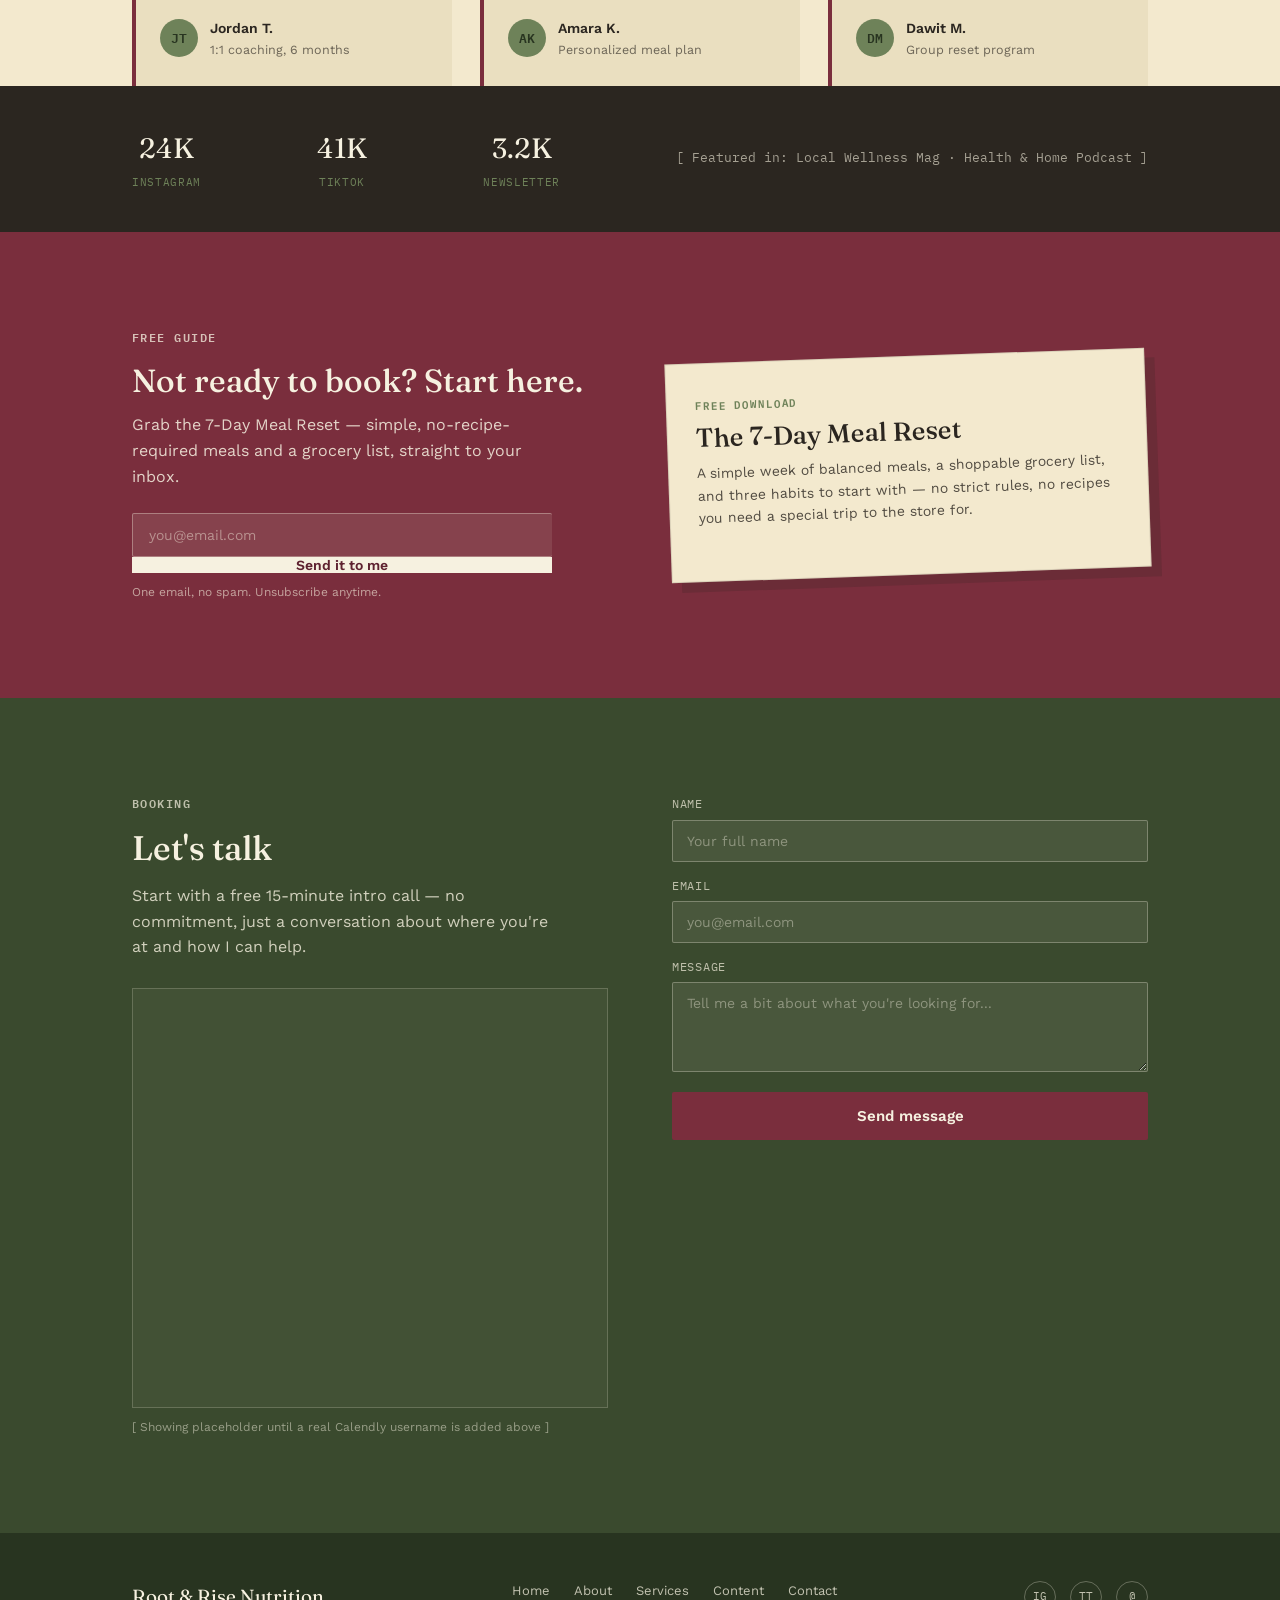
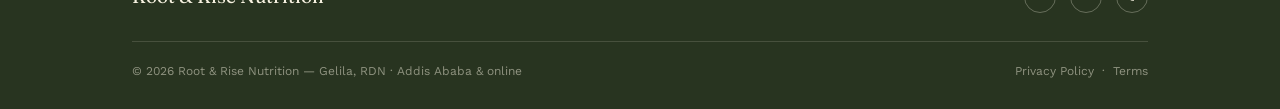
==== commit ea953932: "update index.html" ====
--- a/index.html
+++ b/index.html
@@ -72,13 +72,31 @@
     background:var(--paper);
     border-bottom:1px solid var(--line);
   }
-  nav .wrap{ display:flex; align-items:center; justify-content:space-between; padding-top:18px; padding-bottom:18px; }
+  nav .wrap{ position:relative; display:flex; align-items:center; justify-content:space-between; padding-top:18px; padding-bottom:18px; }
   .logo{ font-family:'Fraunces', serif; font-size:20px; font-weight:600; }
   .logo span{ color:var(--berry); }
   .nav-links{ display:flex; gap:32px; list-style:none; font-size:14px; font-weight:500; }
   .nav-links a{ text-decoration:none; }
   .nav-cta{ display:none; }
   @media(min-width:720px){ .nav-cta{ display:inline-block; } }
+  .hamburger{
+    display:flex; flex-direction:column; gap:5px; background:none; border:none; cursor:pointer; padding:6px;
+  }
+  .hamburger span{ width:22px; height:2px; background:var(--ink); display:block; }
+  @media(min-width:720px){ .hamburger{ display:none; } }
+  @media(max-width:719px){
+    .nav-links{
+      display:none;
+      position:absolute; top:100%; left:0; right:0;
+      background:var(--paper);
+      flex-direction:column;
+      gap:0;
+      border-bottom:1px solid var(--line);
+    }
+    .nav-links.open{ display:flex; }
+    .nav-links li{ border-top:1px solid var(--line); }
+    .nav-links a{ display:block; padding:16px 32px; }
+  }
 
   /* HERO */
   .hero{
@@ -290,18 +308,26 @@
 
 <div class="note">Placeholder build — swap in real photo, copy, pricing, and a live booking calendar (Calendly, Acuity, etc.) before launch.</div>
 
-<nav>
+<nav style="position:sticky; top:0;">
   <div class="wrap">
     <div class="logo">Root <span>&</span> Rise</div>
-    <ul class="nav-links">
+    <ul class="nav-links" id="navLinks">
       <li><a href="#about">About</a></li>
       <li><a href="#services">Services</a></li>
       <li><a href="#hub">Content</a></li>
       <li><a href="#booking">Booking</a></li>
     </ul>
     <a href="#booking" class="btn btn-berry nav-cta">Book a call</a>
+    <button class="hamburger" id="hamburgerBtn" aria-label="Toggle menu">
+      <span></span><span></span><span></span>
+    </button>
   </div>
 </nav>
+<script>
+  document.getElementById('hamburgerBtn').addEventListener('click', function(){
+    document.getElementById('navLinks').classList.toggle('open');
+  });
+</script>
 
 <section class="hero">
   <div class="wrap">
@@ -472,10 +498,11 @@
       <span class="eyebrow">Free guide</span>
       <h2>Not ready to book? Start here.</h2>
       <p class="lead">Grab the 7-Day Meal Reset — simple, no-recipe-required meals and a grocery list, straight to your inbox.</p>
-      <div class="signup-form">
-        <input type="email" placeholder="you@email.com">
-        <button type="button">Send it to me</button>
-      </div>
+      <!-- Replace YOUR-FORM-ID with a second Formspree form (or a Mailchimp/ConvertKit embed) -->
+      <form class="signup-form" action="https://formspree.io/f/YOUR-FORM-ID" method="POST">
+        <input type="email" name="email" placeholder="you@email.com" required>
+        <button type="submit">Send it to me</button>
+      </form>
       <p class="signup-note">One email, no spam. Unsubscribe anytime.</p>
     </div>
     <div class="guide-mock">
@@ -492,22 +519,32 @@
       <span class="eyebrow" style="color:var(--cream); opacity:0.7;">Booking</span>
       <h2>Let's talk</h2>
       <p class="lead">Start with a free 15-minute intro call — no commitment, just a conversation about where you're at and how I can help.</p>
-      <div class="slot-list">
-        <div class="slot"><span>Tue, 10 Aug — 9:00 AM</span><button type="button">Select</button></div>
-        <div class="slot"><span>Tue, 10 Aug — 2:30 PM</span><button type="button">Select</button></div>
-        <div class="slot"><span>Wed, 11 Aug — 11:00 AM</span><button type="button">Select</button></div>
-      </div>
-      <p style="font-size:13px; color:rgba(246,241,224,0.6);">[ Replace this list with an embedded booking calendar — Calendly, Acuity, or Cal.com all embed directly. ]</p>
+      <!-- 
+        CALENDLY SETUP:
+        1. Create a free account at calendly.com and set up your "Intro Call" event type
+        2. Replace YOUR-CALENDLY-USERNAME below with your actual Calendly link
+        3. That's it — the widget below will show your real availability
+      -->
+      <div class="calendly-inline-widget" data-url="https://calendly.com/YOUR-CALENDLY-USERNAME/intro-call?background_color=3a4a2e&text_color=f6f1e0&primary_color=7a2e3d" style="min-width:280px; height:420px; background:rgba(246,241,224,0.04); border:1px solid rgba(246,241,224,0.2);"></div>
+      <script type="text/javascript" src="https://assets.calendly.com/assets/external/widget.js" async></script>
+      <p style="font-size:12px; color:rgba(246,241,224,0.5); margin-top:10px;">[ Showing placeholder until a real Calendly username is added above ]</p>
     </div>
     <div>
-      <form>
+      <!--
+        FORM SETUP (Formspree — free, no backend code needed):
+        1. Create a free account at formspree.io
+        2. Create a new form and copy your form ID
+        3. Replace YOUR-FORM-ID below with it
+        Submissions will then land in your Formspree inbox / forward to your email.
+      -->
+      <form action="https://formspree.io/f/YOUR-FORM-ID" method="POST">
         <label>Name</label>
-        <input type="text" placeholder="Your full name">
+        <input type="text" name="name" placeholder="Your full name" required>
         <label>Email</label>
-        <input type="email" placeholder="you@email.com">
+        <input type="email" name="email" placeholder="you@email.com" required>
         <label>Message</label>
-        <textarea placeholder="Tell me a bit about what you're looking for..."></textarea>
-        <button type="button" class="btn btn-berry" style="margin-top:6px;">Send message</button>
+        <textarea name="message" placeholder="Tell me a bit about what you're looking for..." required></textarea>
+        <button type="submit" class="btn btn-berry" style="margin-top:6px;">Send message</button>
       </form>
     </div>
   </div>
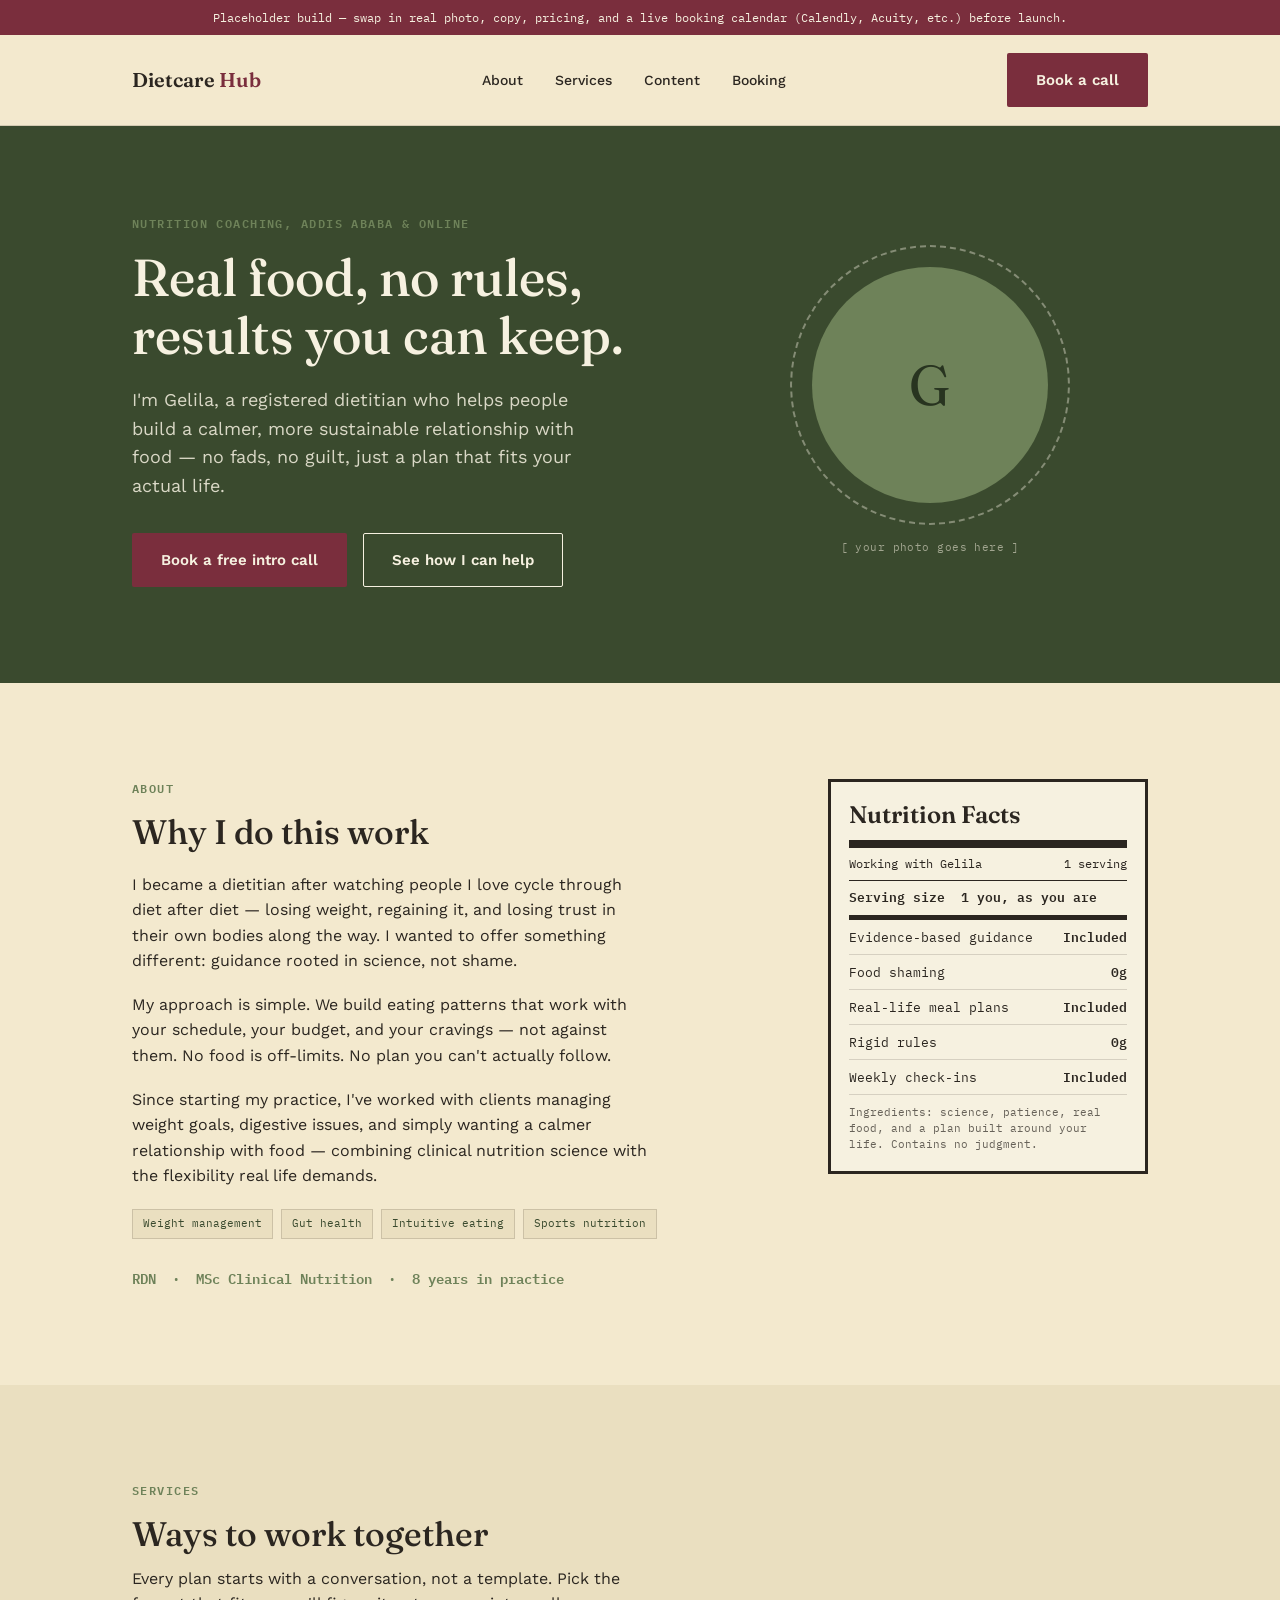
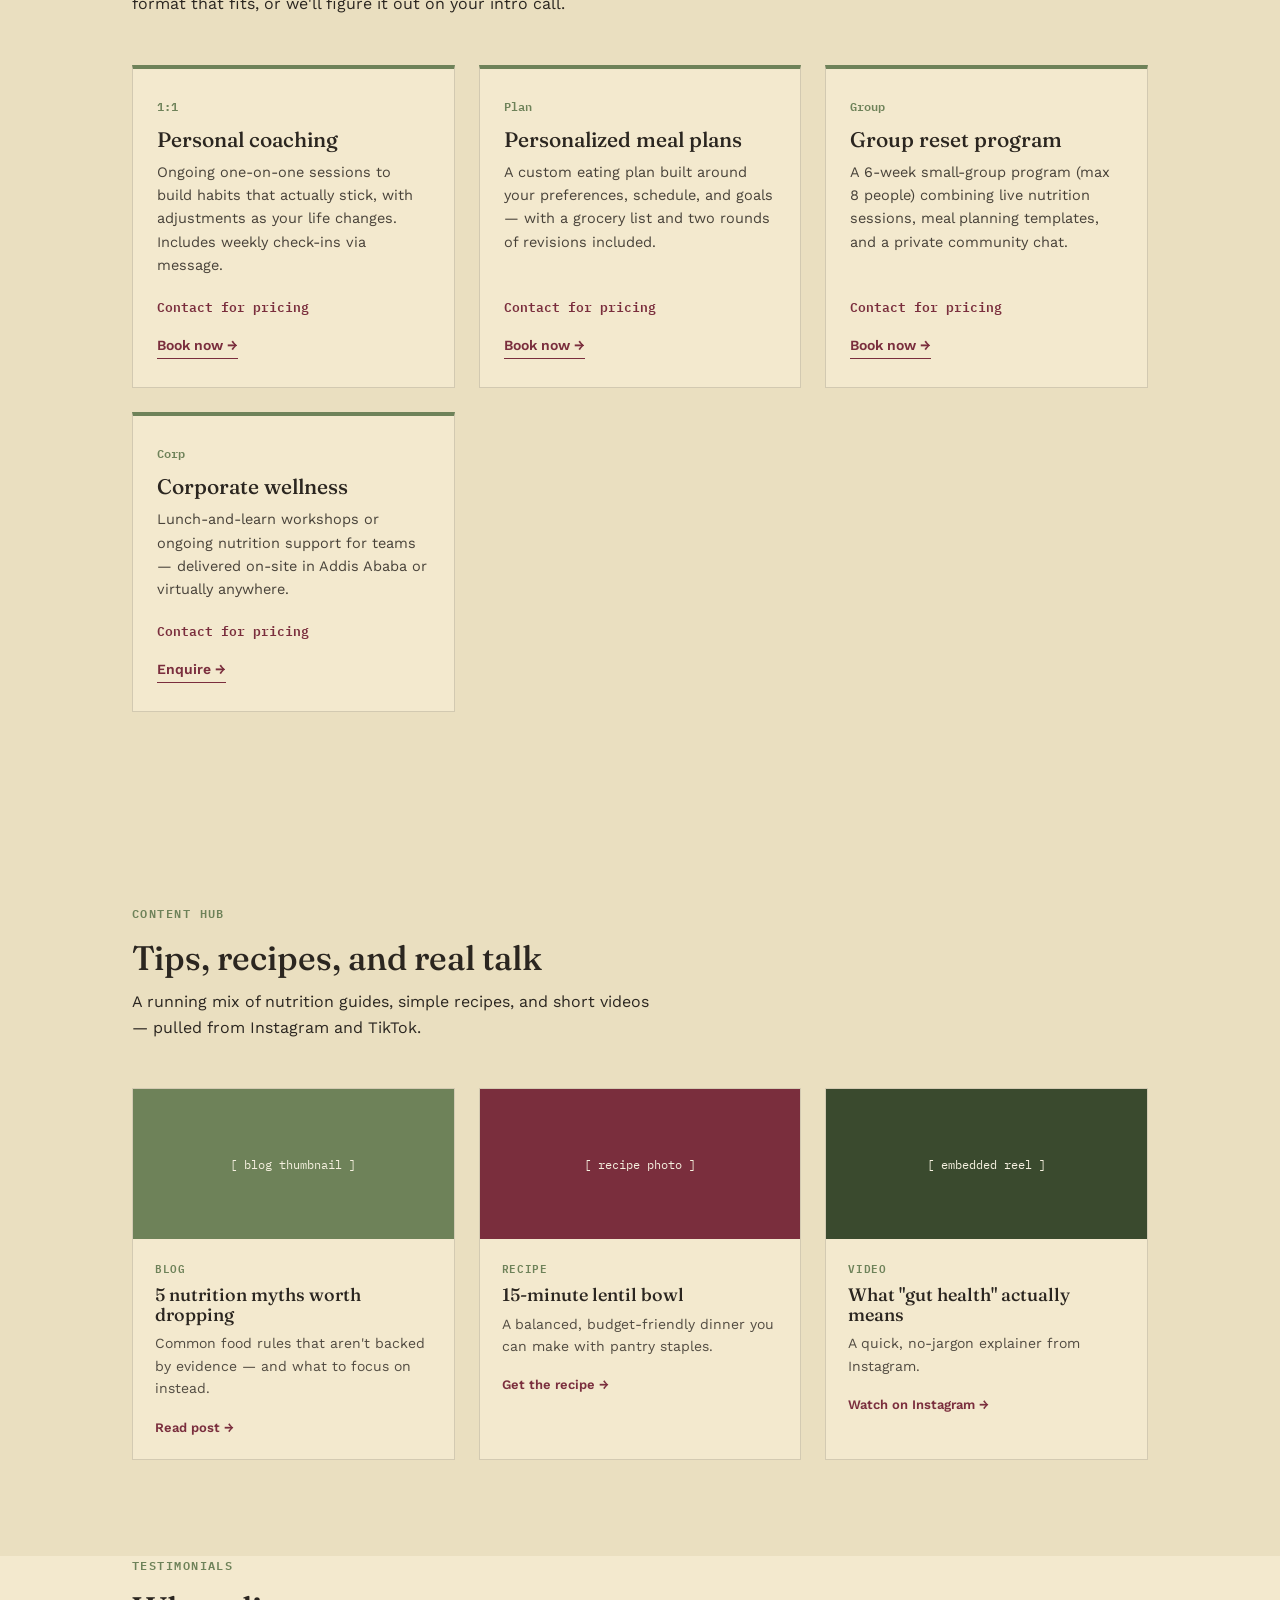
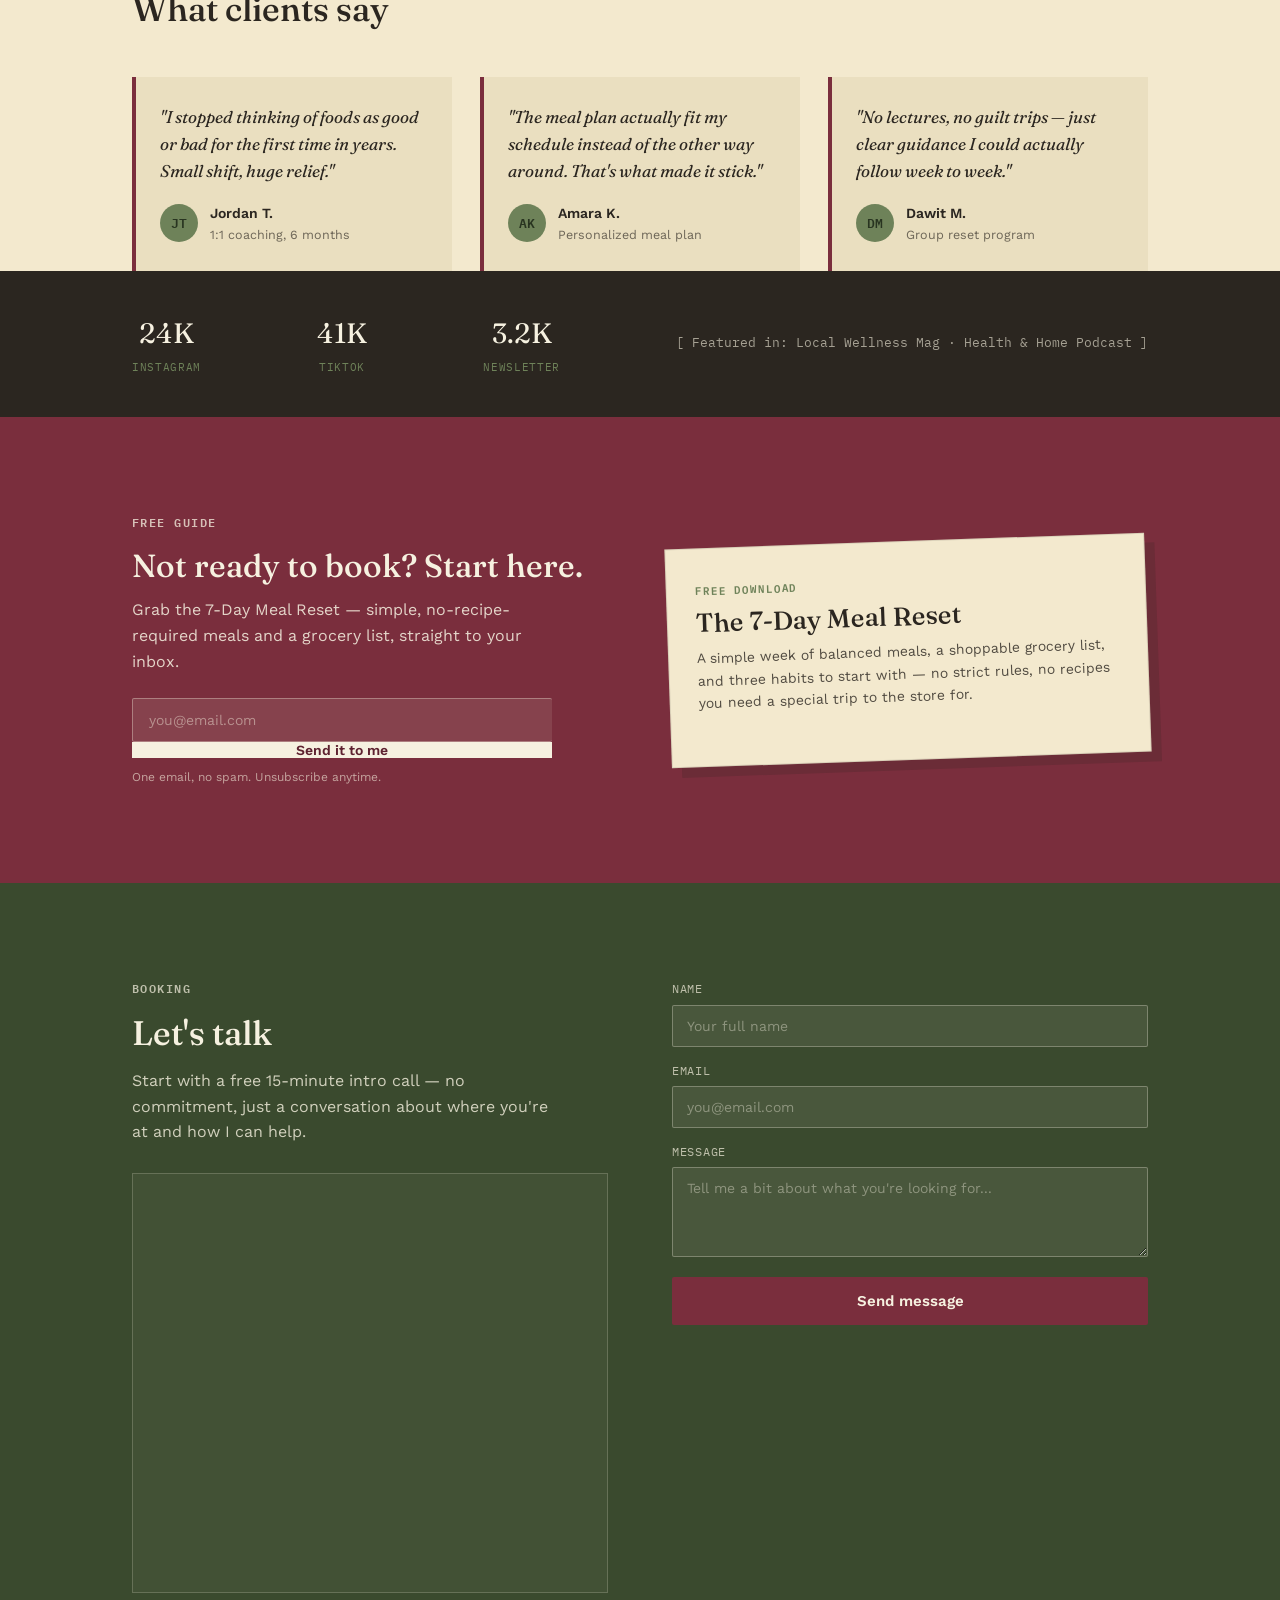
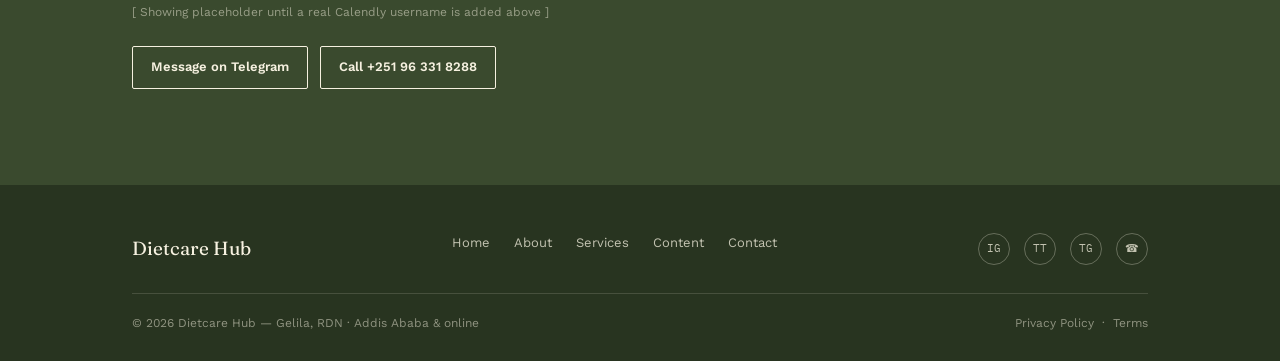
==== commit fd9060d4: "update index" ====
--- a/index.html
+++ b/index.html
@@ -3,12 +3,13 @@
 <head>
 <meta charset="UTF-8">
 <meta name="viewport" content="width=device-width, initial-scale=1.0">
-<title>Root & Rise Nutrition — Gelila, RDN</title>
+<title>Dietcare Hub — Gelila, RDN</title>
 <meta name="description" content="Gelila, RDN, offers 1:1 nutrition coaching, personalized meal plans, and group programs in Addis Ababa and online — helping you build a healthier relationship with food, no strict diets required.">
-<meta property="og:title" content="Root & Rise Nutrition — Gelila, RDN">
+<meta property="og:title" content="Dietcare Hub — Gelila, RDN">
 <meta property="og:description" content="Real food, no rules, results you can keep. Book a free intro call with dietitian Gelila.">
 <link rel="preconnect" href="https://fonts.googleapis.com">
 <link href="https://fonts.googleapis.com/css2?family=Fraunces:ital,opsz,wght@0,9..144,400;0,9..144,500;0,9..144,600;1,9..144,500&family=Work+Sans:wght@400;500;600&family=IBM+Plex+Mono:wght@500;600&display=swap" rel="stylesheet">
+<link rel="icon" href="data:image/svg+xml,<svg xmlns=%22http://www.w3.org/2000/svg%22 viewBox=%220 0 100 100%22><text y=%22.9em%22 font-size=%2290%22>🌿</text></svg>">
 <style>
   :root{
     --ink:#2B2620;
@@ -24,6 +25,7 @@
   }
   *{box-sizing:border-box; margin:0; padding:0;}
   html{scroll-behavior:smooth;}
+  section[id]{ scroll-margin-top:72px; }
   body{
     background:var(--paper);
     color:var(--ink);
@@ -310,7 +312,7 @@
 
 <nav style="position:sticky; top:0;">
   <div class="wrap">
-    <div class="logo">Root <span>&</span> Rise</div>
+    <div class="logo">Dietcare <span>Hub</span></div>
     <ul class="nav-links" id="navLinks">
       <li><a href="#about">About</a></li>
       <li><a href="#services">Services</a></li>
@@ -318,14 +320,23 @@
       <li><a href="#booking">Booking</a></li>
     </ul>
     <a href="#booking" class="btn btn-berry nav-cta">Book a call</a>
-    <button class="hamburger" id="hamburgerBtn" aria-label="Toggle menu">
+    <button class="hamburger" id="hamburgerBtn" aria-label="Toggle menu" aria-expanded="false" aria-controls="navLinks">
       <span></span><span></span><span></span>
     </button>
   </div>
 </nav>
 <script>
-  document.getElementById('hamburgerBtn').addEventListener('click', function(){
-    document.getElementById('navLinks').classList.toggle('open');
+  var hamburgerBtn = document.getElementById('hamburgerBtn');
+  var navLinks = document.getElementById('navLinks');
+  hamburgerBtn.addEventListener('click', function(){
+    var isOpen = navLinks.classList.toggle('open');
+    hamburgerBtn.setAttribute('aria-expanded', isOpen);
+  });
+  navLinks.addEventListener('click', function(e){
+    if(e.target.tagName === 'A'){
+      navLinks.classList.remove('open');
+      hamburgerBtn.setAttribute('aria-expanded', 'false');
+    }
   });
 </script>
 
@@ -341,7 +352,7 @@
       </div>
     </div>
     <div>
-      <div class="avatar-frame"><div class="inner">G</div></div>
+      <div class="avatar-frame" role="img" aria-label="Placeholder for Gelila's profile photo"><div class="inner" aria-hidden="true">G</div></div>
       <p class="avatar-label">[ your photo goes here ]</p>
     </div>
   </div>
@@ -354,6 +365,13 @@
       <h2>Why I do this work</h2>
       <p>I became a dietitian after watching people I love cycle through diet after diet — losing weight, regaining it, and losing trust in their own bodies along the way. I wanted to offer something different: guidance rooted in science, not shame.</p>
       <p>My approach is simple. We build eating patterns that work with your schedule, your budget, and your cravings — not against them. No food is off-limits. No plan you can't actually follow.</p>
+      <p>Since starting my practice, I've worked with clients managing weight goals, digestive issues, and simply wanting a calmer relationship with food — combining clinical nutrition science with the flexibility real life demands.</p>
+      <div style="display:flex; flex-wrap:wrap; gap:8px; margin-top:20px;">
+        <span style="font-family:'IBM Plex Mono',monospace; font-size:11px; background:var(--paper-alt); border:1px solid var(--line); padding:5px 10px; color:var(--forest);">Weight management</span>
+        <span style="font-family:'IBM Plex Mono',monospace; font-size:11px; background:var(--paper-alt); border:1px solid var(--line); padding:5px 10px; color:var(--forest);">Gut health</span>
+        <span style="font-family:'IBM Plex Mono',monospace; font-size:11px; background:var(--paper-alt); border:1px solid var(--line); padding:5px 10px; color:var(--forest);">Intuitive eating</span>
+        <span style="font-family:'IBM Plex Mono',monospace; font-size:11px; background:var(--paper-alt); border:1px solid var(--line); padding:5px 10px; color:var(--forest);">Sports nutrition</span>
+      </div>
       <div class="creds">RDN &nbsp;·&nbsp; MSc Clinical Nutrition &nbsp;·&nbsp; 8 years in practice</div>
     </div>
 
@@ -380,29 +398,29 @@
       <div class="card">
         <div class="idx">1:1</div>
         <h3>Personal coaching</h3>
-        <p>Ongoing one-on-one sessions to build habits that actually stick, with adjustments as your life changes.</p>
-        <div class="price">From $120 / session</div>
+        <p>Ongoing one-on-one sessions to build habits that actually stick, with adjustments as your life changes. Includes weekly check-ins via message.</p>
+        <div class="price">Contact for pricing</div>
         <a href="#booking">Book now →</a>
       </div>
       <div class="card">
         <div class="idx">Plan</div>
         <h3>Personalized meal plans</h3>
-        <p>A custom eating plan built around your preferences, schedule, and goals — no generic templates.</p>
-        <div class="price">From $180</div>
+        <p>A custom eating plan built around your preferences, schedule, and goals — with a grocery list and two rounds of revisions included.</p>
+        <div class="price">Contact for pricing</div>
         <a href="#booking">Book now →</a>
       </div>
       <div class="card">
         <div class="idx">Group</div>
         <h3>Group reset program</h3>
-        <p>A 6-week small-group program combining nutrition education, meal planning, and community support.</p>
-        <div class="price">From $240</div>
+        <p>A 6-week small-group program (max 8 people) combining live nutrition sessions, meal planning templates, and a private community chat.</p>
+        <div class="price">Contact for pricing</div>
         <a href="#booking">Book now →</a>
       </div>
       <div class="card">
         <div class="idx">Corp</div>
         <h3>Corporate wellness</h3>
-        <p>Workshops and ongoing nutrition support for teams — delivered on-site or virtually.</p>
-        <div class="price">Custom pricing</div>
+        <p>Lunch-and-learn workshops or ongoing nutrition support for teams — delivered on-site in Addis Ababa or virtually anywhere.</p>
+        <div class="price">Contact for pricing</div>
         <a href="#booking">Enquire →</a>
       </div>
     </div>
@@ -528,6 +546,11 @@
       <div class="calendly-inline-widget" data-url="https://calendly.com/YOUR-CALENDLY-USERNAME/intro-call?background_color=3a4a2e&text_color=f6f1e0&primary_color=7a2e3d" style="min-width:280px; height:420px; background:rgba(246,241,224,0.04); border:1px solid rgba(246,241,224,0.2);"></div>
       <script type="text/javascript" src="https://assets.calendly.com/assets/external/widget.js" async></script>
       <p style="font-size:12px; color:rgba(246,241,224,0.5); margin-top:10px;">[ Showing placeholder until a real Calendly username is added above ]</p>
+
+      <div style="display:flex; gap:12px; flex-wrap:wrap; margin-top:24px;">
+        <a href="https://t.me/DietitianGelila" target="_blank" rel="noopener" class="btn btn-outline" style="font-size:13px; padding:10px 18px;">Message on Telegram</a>
+        <a href="tel:+251963318288" class="btn btn-outline" style="font-size:13px; padding:10px 18px;">Call +251 96 331 8288</a>
+      </div>
     </div>
     <div>
       <!--
@@ -553,7 +576,7 @@
 <footer>
   <div class="wrap">
     <div class="foot-grid">
-      <div class="foot-brand">Root & Rise Nutrition</div>
+      <div class="foot-brand">Dietcare Hub</div>
       <ul class="foot-links">
         <li><a href="#top">Home</a></li>
         <li><a href="#about">About</a></li>
@@ -562,13 +585,14 @@
         <li><a href="#booking">Contact</a></li>
       </ul>
       <div class="foot-social">
-        <a href="#" aria-label="Instagram">IG</a>
-        <a href="#" aria-label="TikTok">TT</a>
-        <a href="#" aria-label="Email">@</a>
+        <a href="https://www.instagram.com/diet_titans_?igsh=c3oyNHNsbnZnZ2I=" aria-label="Instagram" target="_blank" rel="noopener">IG</a>
+        <a href="https://www.tiktok.com/@dietitian_gelila?is_from_webapp=1&sender_device=pc" aria-label="TikTok" target="_blank" rel="noopener">TT</a>
+        <a href="https://t.me/DietitianGelila" aria-label="Telegram" target="_blank" rel="noopener">TG</a>
+        <a href="tel:+251963318288" aria-label="Phone">☎</a>
       </div>
     </div>
     <div class="foot-bottom">
-      <span>&copy; 2026 Root & Rise Nutrition — Gelila, RDN · Addis Ababa & online</span>
+      <span>&copy; 2026 Dietcare Hub — Gelila, RDN · Addis Ababa & online</span>
       <span><a href="#">Privacy Policy</a> &nbsp;·&nbsp; <a href="#">Terms</a></span>
     </div>
   </div>
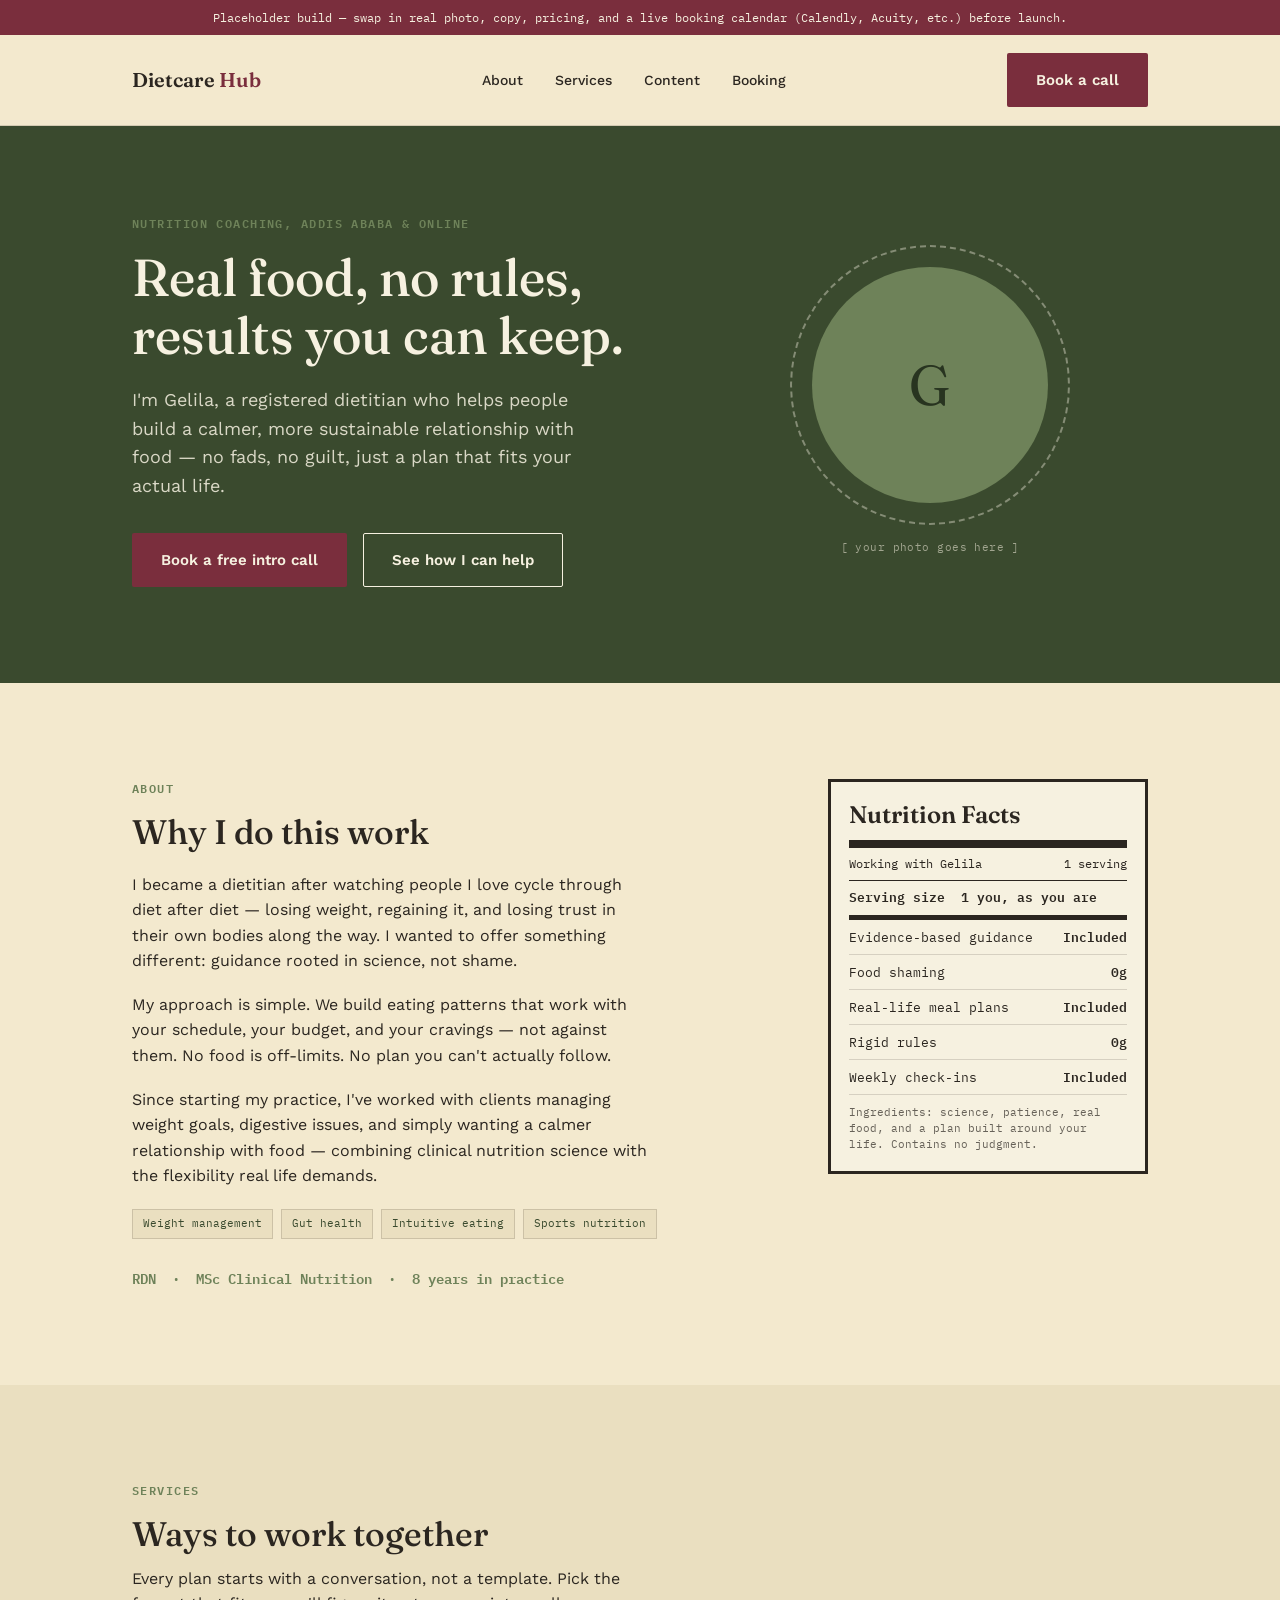
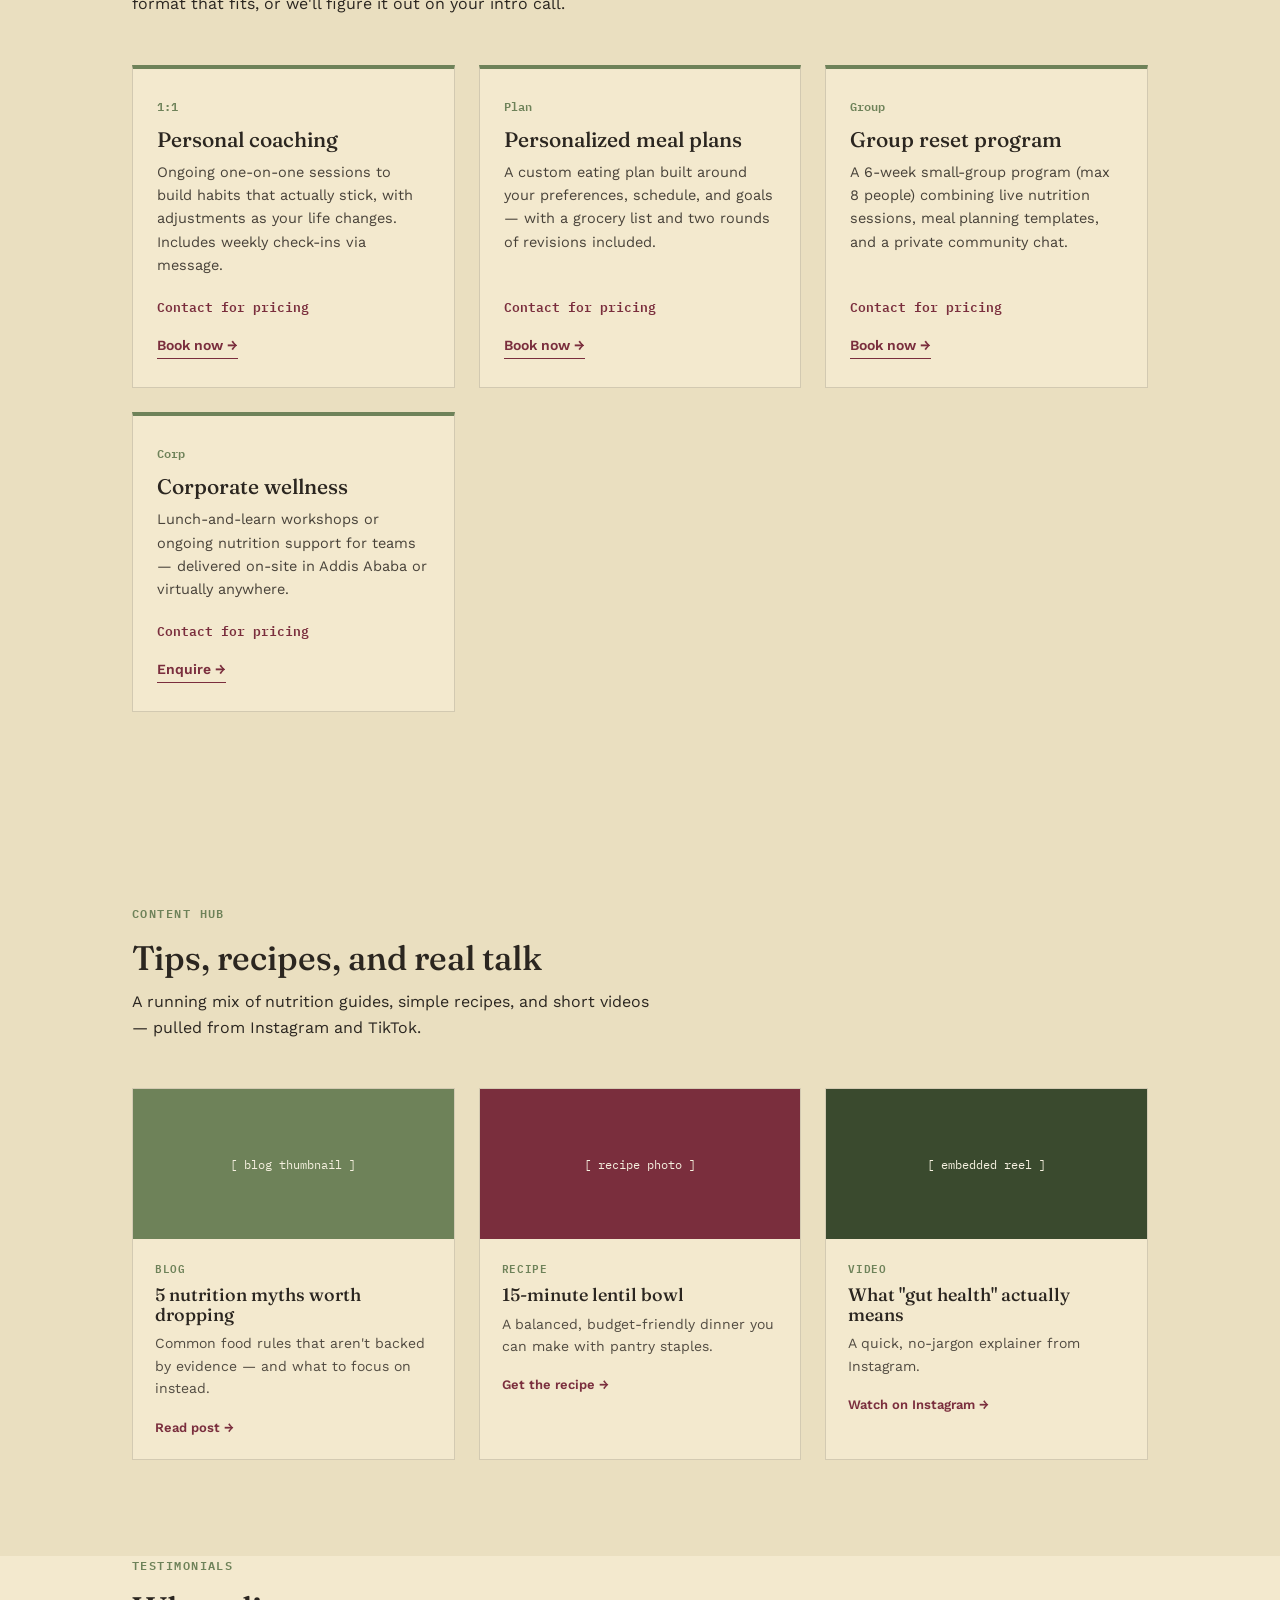
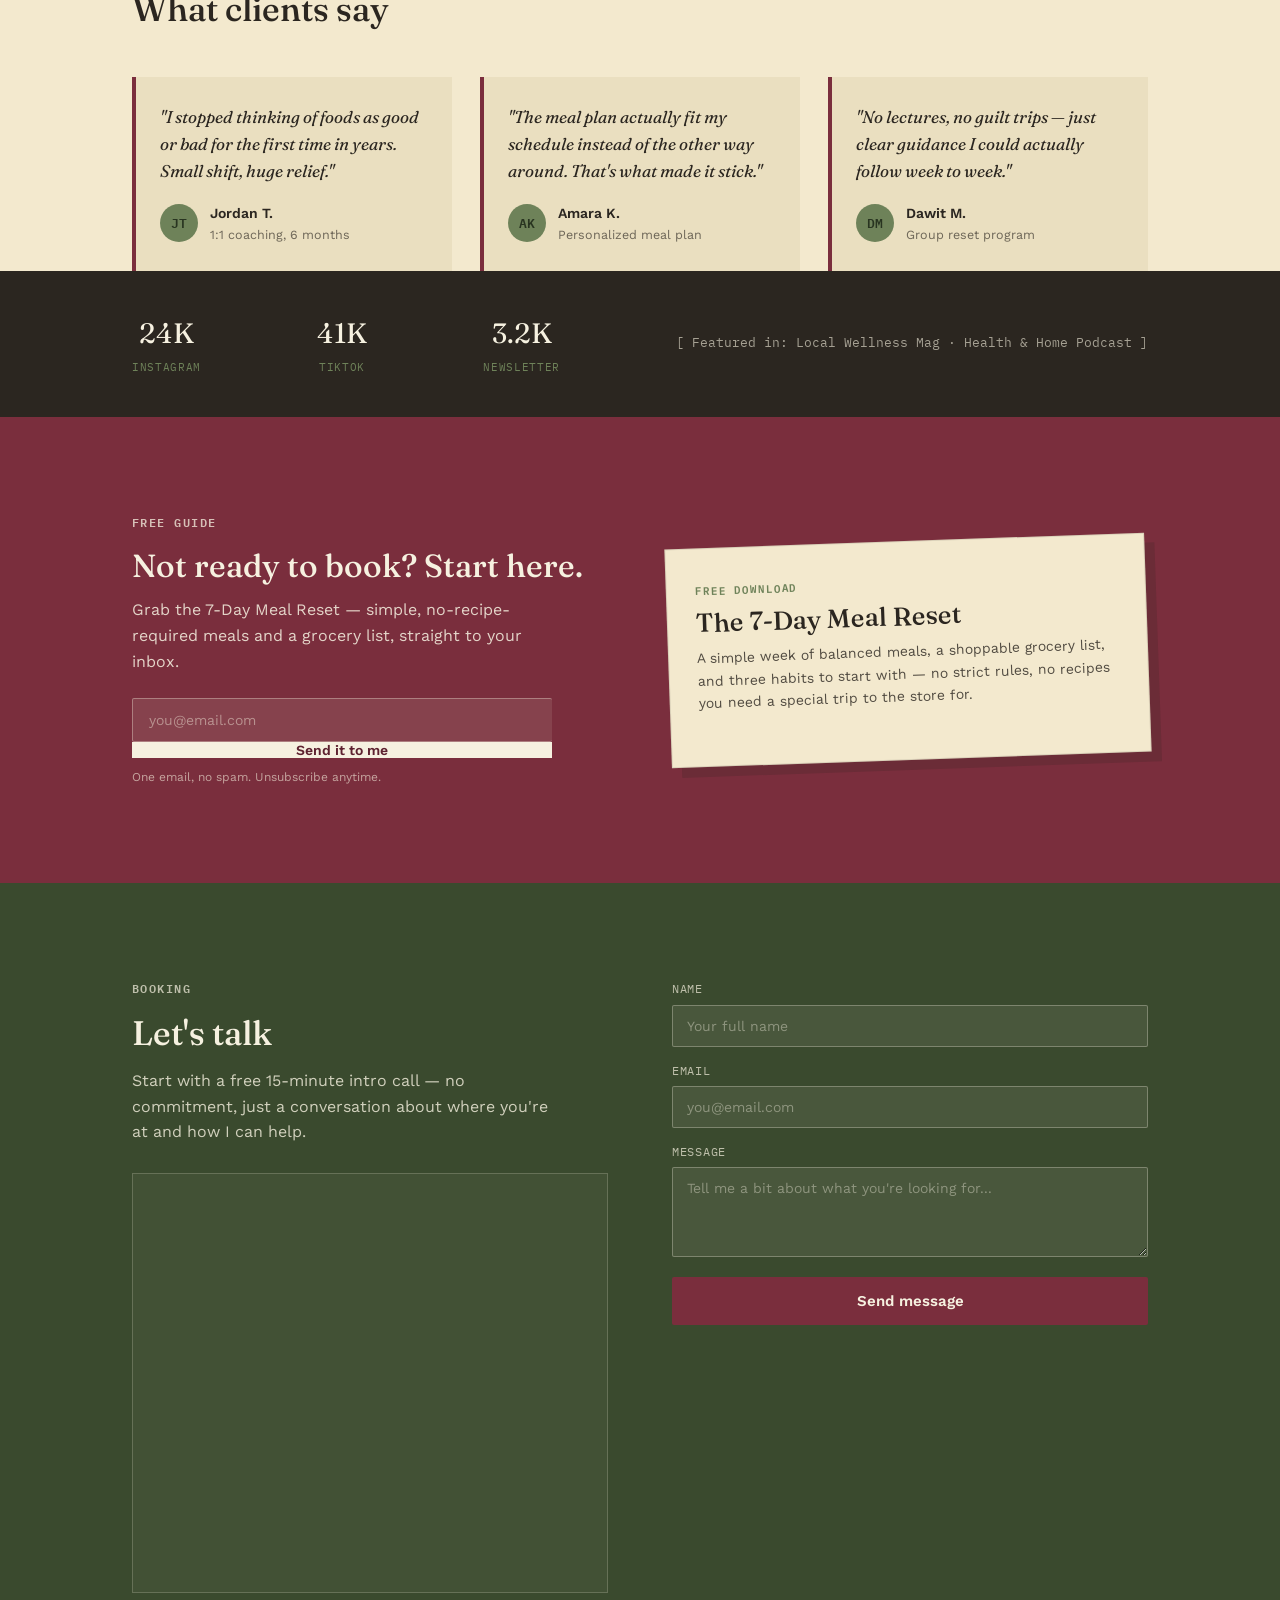
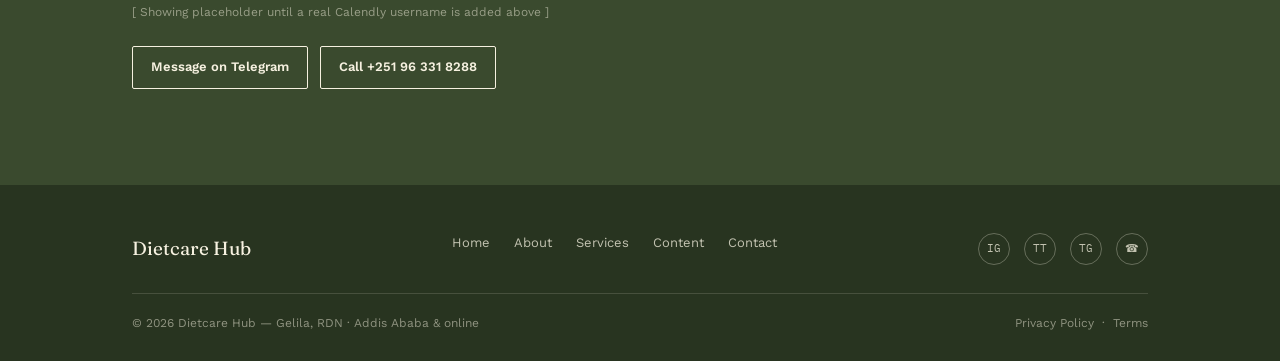
==== commit 92e4021a: "add style ,script and update index" ====
--- a/index.html
+++ b/index.html
@@ -10,301 +10,7 @@
 <link rel="preconnect" href="https://fonts.googleapis.com">
 <link href="https://fonts.googleapis.com/css2?family=Fraunces:ital,opsz,wght@0,9..144,400;0,9..144,500;0,9..144,600;1,9..144,500&family=Work+Sans:wght@400;500;600&family=IBM+Plex+Mono:wght@500;600&display=swap" rel="stylesheet">
 <link rel="icon" href="data:image/svg+xml,<svg xmlns=%22http://www.w3.org/2000/svg%22 viewBox=%220 0 100 100%22><text y=%22.9em%22 font-size=%2290%22>🌿</text></svg>">
-<style>
-  :root{
-    --ink:#2B2620;
-    --paper:#F3E9CE;
-    --paper-alt:#EADFC0;
-    --forest:#3A4A2E;
-    --forest-dark:#283420;
-    --berry:#7A2E3D;
-    --berry-dark:#5E2230;
-    --sage:#6E8259;
-    --cream:#F6F1E0;
-    --line: rgba(43,38,32,0.16);
-  }
-  *{box-sizing:border-box; margin:0; padding:0;}
-  html{scroll-behavior:smooth;}
-  section[id]{ scroll-margin-top:72px; }
-  body{
-    background:var(--paper);
-    color:var(--ink);
-    font-family:'Work Sans', sans-serif;
-    line-height:1.6;
-  }
-  h1,h2,h3{
-    font-family:'Fraunces', serif;
-    font-weight:500;
-    line-height:1.1;
-  }
-  a{color:inherit;}
-  .wrap{max-width:1080px; margin:0 auto; padding:0 32px;}
-  section{padding:96px 0;}
-  .eyebrow{
-    font-family:'IBM Plex Mono', monospace;
-    font-size:12px;
-    letter-spacing:0.12em;
-    text-transform:uppercase;
-    color:var(--sage);
-    font-weight:600;
-    margin-bottom:16px;
-    display:block;
-  }
-  .btn{
-    display:inline-block;
-    font-family:'Work Sans', sans-serif;
-    font-weight:600;
-    font-size:15px;
-    padding:14px 28px;
-    border-radius:2px;
-    text-decoration:none;
-    cursor:pointer;
-    border:1.5px solid transparent;
-    transition: transform 0.15s ease;
-  }
-  .btn:hover{ transform: translateY(-1px); }
-  .btn-berry{ background:var(--berry); color:var(--cream); }
-  .btn-berry:hover{ background:var(--berry-dark); }
-  .btn-outline{ background:transparent; border-color:var(--cream); color:var(--cream); }
-  .btn-outline-dark{ background:transparent; border-color:var(--ink); color:var(--ink); }
-
-  /* NAV */
-  nav{
-    position:sticky; top:0; z-index:50;
-    background:var(--paper);
-    border-bottom:1px solid var(--line);
-  }
-  nav .wrap{ position:relative; display:flex; align-items:center; justify-content:space-between; padding-top:18px; padding-bottom:18px; }
-  .logo{ font-family:'Fraunces', serif; font-size:20px; font-weight:600; }
-  .logo span{ color:var(--berry); }
-  .nav-links{ display:flex; gap:32px; list-style:none; font-size:14px; font-weight:500; }
-  .nav-links a{ text-decoration:none; }
-  .nav-cta{ display:none; }
-  @media(min-width:720px){ .nav-cta{ display:inline-block; } }
-  .hamburger{
-    display:flex; flex-direction:column; gap:5px; background:none; border:none; cursor:pointer; padding:6px;
-  }
-  .hamburger span{ width:22px; height:2px; background:var(--ink); display:block; }
-  @media(min-width:720px){ .hamburger{ display:none; } }
-  @media(max-width:719px){
-    .nav-links{
-      display:none;
-      position:absolute; top:100%; left:0; right:0;
-      background:var(--paper);
-      flex-direction:column;
-      gap:0;
-      border-bottom:1px solid var(--line);
-    }
-    .nav-links.open{ display:flex; }
-    .nav-links li{ border-top:1px solid var(--line); }
-    .nav-links a{ display:block; padding:16px 32px; }
-  }
-
-  /* HERO */
-  .hero{
-    background:var(--forest);
-    color:var(--cream);
-    padding:88px 0 96px;
-  }
-  .hero .wrap{ display:grid; grid-template-columns:1.2fr 1fr; gap:56px; align-items:center; }
-  .hero h1{ font-size:52px; margin-bottom:22px; }
-  .hero p.lead{ font-size:18px; max-width:480px; color:rgba(246,241,224,0.85); margin-bottom:32px; }
-  .hero .cta-row{ display:flex; gap:16px; flex-wrap:wrap; }
-  .avatar-frame{
-    width:280px; height:280px; margin:0 auto;
-    border-radius:50%;
-    border:2px dashed rgba(246,241,224,0.4);
-    display:flex; align-items:center; justify-content:center;
-    position:relative;
-  }
-  .avatar-frame .inner{
-    width:236px; height:236px; border-radius:50%;
-    background:var(--sage);
-    display:flex; align-items:center; justify-content:center;
-    font-family:'Fraunces', serif; font-size:56px; color:var(--forest-dark);
-  }
-  .avatar-label{
-    text-align:center; font-family:'IBM Plex Mono', monospace; font-size:11px;
-    color:rgba(246,241,224,0.55); margin-top:14px; letter-spacing:0.04em;
-  }
-  @media(max-width:860px){
-    .hero .wrap{ grid-template-columns:1fr; text-align:center; }
-    .hero p.lead{ margin-left:auto; margin-right:auto; }
-    .hero .cta-row{ justify-content:center; }
-    .hero h1{ font-size:38px; }
-  }
-
-  /* ABOUT */
-  .about .wrap{ display:grid; grid-template-columns:1fr 320px; gap:64px; align-items:start; }
-  .about h2{ font-size:34px; margin-bottom:20px; }
-  .about p{ margin-bottom:18px; font-size:16px; color:var(--ink); max-width:520px; }
-  .about .creds{ margin-top:28px; font-size:14px; color:var(--sage); font-weight:600; font-family:'IBM Plex Mono', monospace; }
-  @media(max-width:860px){ .about .wrap{ grid-template-columns:1fr; } }
-
-  /* NUTRITION FACTS SIGNATURE PANEL */
-  .facts-panel{
-    background:var(--cream);
-    border:3px solid var(--ink);
-    padding:14px 18px 18px;
-    font-family:'IBM Plex Mono', monospace;
-  }
-  .facts-title{ font-family:'Fraunces', serif; font-weight:600; font-size:24px; border-bottom:8px solid var(--ink); padding-bottom:6px; }
-  .facts-sub{ font-size:12px; border-bottom:1px solid var(--ink); padding:6px 0; display:flex; justify-content:space-between; }
-  .facts-thick{ border-bottom:5px solid var(--ink); padding:6px 0 8px; font-size:13px; font-weight:600; }
-  .facts-row{ border-bottom:1px solid var(--line); padding:7px 0; font-size:12.5px; display:flex; justify-content:space-between; gap:10px; }
-  .facts-row b{ font-weight:600; }
-  .facts-footer{ font-size:10.5px; margin-top:10px; color:var(--ink); opacity:0.7; line-height:1.5; }
-
-  /* SERVICES */
-  .services{ background:var(--paper-alt); }
-  .services h2{ font-size:34px; margin-bottom:12px; }
-  .services > .wrap > p{ max-width:520px; color:var(--ink); margin-bottom:48px; font-size:16px; }
-  .card-grid{ display:grid; grid-template-columns:repeat(auto-fit, minmax(240px,1fr)); gap:24px; }
-  .card{
-    background:var(--paper);
-    border:1px solid var(--line);
-    border-top:4px solid var(--sage);
-    padding:28px 24px;
-    display:flex; flex-direction:column;
-  }
-  .card .idx{ font-family:'IBM Plex Mono', monospace; font-size:12px; color:var(--sage); font-weight:600; margin-bottom:12px; }
-  .card h3{ font-size:21px; margin-bottom:10px; }
-  .card p{ font-size:14.5px; color:var(--ink); opacity:0.85; margin-bottom:20px; flex-grow:1; }
-  .card .price{ font-family:'IBM Plex Mono', monospace; font-size:13px; font-weight:600; color:var(--berry); margin-bottom:16px; }
-  .card a{ text-decoration:none; font-size:14px; font-weight:600; color:var(--berry); border-bottom:1.5px solid var(--berry); align-self:flex-start; padding-bottom:2px; }
-
-  /* TESTIMONIALS */
-  .testimonials h2{ font-size:34px; margin-bottom:48px; }
-  .t-grid{ display:grid; grid-template-columns:repeat(auto-fit, minmax(260px,1fr)); gap:28px; }
-  .t-card{
-    background:var(--paper-alt);
-    border-left:4px solid var(--berry);
-    padding:26px 24px;
-  }
-  .t-quote{ font-family:'Fraunces', serif; font-style:italic; font-size:17px; margin-bottom:18px; color:var(--ink); }
-  .t-person{ display:flex; align-items:center; gap:12px; }
-  .t-avatar{
-    width:38px; height:38px; border-radius:50%;
-    background:var(--sage); color:var(--forest-dark);
-    display:flex; align-items:center; justify-content:center;
-    font-family:'IBM Plex Mono', monospace; font-size:13px; font-weight:600;
-  }
-  .t-name{ font-size:14px; font-weight:600; }
-  .t-detail{ font-size:12.5px; color:var(--ink); opacity:0.65; }
-
-  /* LEAD MAGNET */
-  .magnet{ background:var(--berry); color:var(--cream); }
-  .magnet .wrap{ display:grid; grid-template-columns:1fr 1fr; gap:56px; align-items:center; }
-  .magnet .eyebrow{ color:rgba(246,241,224,0.75); }
-  .magnet h2{ font-size:32px; color:var(--cream); margin-bottom:14px; }
-  .magnet p.lead{ color:rgba(246,241,224,0.85); margin-bottom:0; max-width:440px; }
-  .guide-mock{
-    background:var(--paper);
-    border:1px solid rgba(0,0,0,0.1);
-    padding:32px 28px;
-    color:var(--ink);
-    transform: rotate(-2deg);
-    box-shadow: 10px 10px 0 rgba(43,38,32,0.18);
-  }
-  .guide-mock .tag{ font-family:'IBM Plex Mono', monospace; font-size:11px; color:var(--sage); font-weight:600; text-transform:uppercase; letter-spacing:0.08em; margin-bottom:10px; display:block;}
-  .guide-mock h3{ font-size:26px; margin-bottom:10px; }
-  .guide-mock p{ font-size:14px; opacity:0.8; margin-bottom:20px; }
-  .signup-form{ display:flex; gap:0; max-width:420px; margin-top:24px; }
-  .signup-form input{
-    flex:1; background:rgba(246,241,224,0.1); border:1px solid rgba(246,241,224,0.35);
-    border-right:none; padding:13px 16px; color:var(--cream); font-family:'Work Sans',sans-serif; font-size:14px;
-  }
-  .signup-form input::placeholder{ color:rgba(246,241,224,0.45); }
-  .signup-form button{
-    background:var(--cream); color:var(--berry-dark); border:none; font-weight:600;
-    font-family:'Work Sans',sans-serif; font-size:14px; padding:0 22px; cursor:pointer;
-  }
-  .signup-note{ font-size:12px; color:rgba(246,241,224,0.6); margin-top:10px; }
-  @media(max-width:860px){ .magnet .wrap{ grid-template-columns:1fr; } .guide-mock{ transform:none; max-width:340px; margin:0 auto; } }
-
-  /* CONTENT HUB */
-  .hub{ background:var(--paper-alt); }
-  .hub h2{ font-size:34px; margin-bottom:12px; }
-  .hub > .wrap > p{ max-width:520px; color:var(--ink); margin-bottom:48px; font-size:16px; }
-  .hub-grid{ display:grid; grid-template-columns:repeat(auto-fit, minmax(240px,1fr)); gap:24px; }
-  .hub-card{
-    background:var(--paper);
-    border:1px solid var(--line);
-  }
-  .hub-thumb{
-    height:150px;
-    background:var(--sage);
-    display:flex; align-items:center; justify-content:center;
-    color:var(--cream);
-    font-family:'IBM Plex Mono', monospace;
-    font-size:12px;
-  }
-  .hub-card.recipe .hub-thumb{ background:var(--berry); }
-  .hub-card.video .hub-thumb{ background:var(--forest); }
-  .hub-body{ padding:20px 22px; }
-  .hub-kind{ font-family:'IBM Plex Mono', monospace; font-size:11px; color:var(--sage); font-weight:600; text-transform:uppercase; letter-spacing:0.06em; margin-bottom:8px; display:block; }
-  .hub-card h3{ font-size:18px; margin-bottom:8px; }
-  .hub-card p{ font-size:14px; color:var(--ink); opacity:0.8; margin-bottom:14px; }
-  .hub-card a{ text-decoration:none; font-size:13px; font-weight:600; color:var(--berry); }
-
-  /* SOCIAL PROOF BAR */
-  .proof{ background:var(--ink); color:var(--paper); padding:40px 0; }
-  .proof .wrap{ display:flex; flex-wrap:wrap; justify-content:space-between; align-items:center; gap:24px; }
-  .proof-stat{ text-align:center; }
-  .proof-num{ font-family:'Fraunces', serif; font-size:28px; color:var(--cream); }
-  .proof-label{ font-family:'IBM Plex Mono', monospace; font-size:11px; letter-spacing:0.06em; text-transform:uppercase; color:var(--sage); margin-top:4px; }
-  .proof-mentions{ font-size:13px; color:rgba(246,241,224,0.6); font-family:'IBM Plex Mono', monospace; }
-
-  /* BOOKING */
-  .booking{ background:var(--forest); color:var(--cream); }
-  .booking .wrap{ display:grid; grid-template-columns:1fr 1fr; gap:64px; }
-  .booking h2{ font-size:34px; margin-bottom:16px; color:var(--cream); }
-  .booking p.lead{ color:rgba(246,241,224,0.8); margin-bottom:28px; max-width:420px; }
-  .slot-list{ display:flex; flex-direction:column; gap:10px; margin-bottom:24px; }
-  .slot{
-    background:rgba(246,241,224,0.06);
-    border:1px solid rgba(246,241,224,0.25);
-    padding:14px 18px;
-    display:flex; justify-content:space-between; align-items:center;
-    font-size:14px;
-  }
-  .slot button{
-    background:transparent; border:1px solid var(--cream); color:var(--cream);
-    font-family:'Work Sans',sans-serif; font-size:13px; font-weight:600;
-    padding:6px 14px; border-radius:2px; cursor:pointer;
-  }
-  .slot button:hover{ background:var(--cream); color:var(--forest); }
-  form{ display:flex; flex-direction:column; gap:14px; }
-  form label{ font-size:12px; font-family:'IBM Plex Mono', monospace; text-transform:uppercase; letter-spacing:0.06em; color:rgba(246,241,224,0.7); margin-bottom:-8px; }
-  form input, form textarea{
-    background:rgba(246,241,224,0.08);
-    border:1px solid rgba(246,241,224,0.3);
-    padding:12px 14px;
-    color:var(--cream);
-    font-family:'Work Sans', sans-serif;
-    font-size:14px;
-    border-radius:2px;
-  }
-  form input::placeholder, form textarea::placeholder{ color:rgba(246,241,224,0.4); }
-  form textarea{ resize:vertical; min-height:90px; }
-
-  footer{ padding:32px 0; text-align:center; font-size:13px; color:var(--sage); }
-
-  footer{ padding:48px 0 28px; background:var(--forest-dark); color:var(--paper); }
-  .foot-grid{ display:flex; flex-wrap:wrap; justify-content:space-between; gap:32px; padding-bottom:28px; border-bottom:1px solid rgba(246,241,224,0.15); }
-  .foot-brand{ font-family:'Fraunces', serif; font-size:19px; color:var(--cream); }
-  .foot-links{ display:flex; gap:24px; list-style:none; font-size:13px; }
-  .foot-links a{ text-decoration:none; color:rgba(246,241,224,0.75); }
-  .foot-social{ display:flex; gap:14px; font-size:13px; }
-  .foot-social a{ text-decoration:none; color:rgba(246,241,224,0.75); border:1px solid rgba(246,241,224,0.3); border-radius:50%; width:32px; height:32px; display:flex; align-items:center; justify-content:center; font-family:'IBM Plex Mono', monospace; font-size:11px; }
-  .foot-bottom{ display:flex; flex-wrap:wrap; justify-content:space-between; gap:12px; padding-top:20px; font-size:12px; color:rgba(246,241,224,0.5); }
-  .foot-bottom a{ text-decoration:none; color:rgba(246,241,224,0.5); }
-
-  .note{
-    background:var(--berry); color:var(--cream); font-family:'IBM Plex Mono', monospace;
-    font-size:12px; text-align:center; padding:8px 16px;
-  }
-</style>
+<link rel="stylesheet" href="style.css">
 </head>
 <body>
 
@@ -325,20 +31,7 @@
     </button>
   </div>
 </nav>
-<script>
-  var hamburgerBtn = document.getElementById('hamburgerBtn');
-  var navLinks = document.getElementById('navLinks');
-  hamburgerBtn.addEventListener('click', function(){
-    var isOpen = navLinks.classList.toggle('open');
-    hamburgerBtn.setAttribute('aria-expanded', isOpen);
-  });
-  navLinks.addEventListener('click', function(e){
-    if(e.target.tagName === 'A'){
-      navLinks.classList.remove('open');
-      hamburgerBtn.setAttribute('aria-expanded', 'false');
-    }
-  });
-</script>
+<script src="script.js" defer></script>
 
 <section class="hero">
   <div class="wrap">
--- a/style.css
+++ b/style.css
@@ -0,0 +1,304 @@
+:root{
+    --ink:#2B2620;
+    --paper:#F3E9CE;
+    --paper-alt:#EADFC0;
+    --forest:#3A4A2E;
+    --forest-dark:#283420;
+    --berry:#7A2E3D;
+    --berry-dark:#5E2230;
+    --sage:#6E8259;
+    --cream:#F6F1E0;
+    --line: rgba(43,38,32,0.16);
+  }
+  *{box-sizing:border-box; margin:0; padding:0;}
+  html{scroll-behavior:smooth;}
+  section[id]{ scroll-margin-top:72px; }
+  body{
+    background:var(--paper);
+    color:var(--ink);
+    font-family:'Work Sans', sans-serif;
+    line-height:1.6;
+  }
+  h1,h2,h3{
+    font-family:'Fraunces', serif;
+    font-weight:500;
+    line-height:1.1;
+  }
+  a{color:inherit;}
+  .wrap{max-width:1080px; margin:0 auto; padding:0 32px;}
+  section{padding:96px 0;}
+  .eyebrow{
+    font-family:'IBM Plex Mono', monospace;
+    font-size:12px;
+    letter-spacing:0.12em;
+    text-transform:uppercase;
+    color:var(--sage);
+    font-weight:600;
+    margin-bottom:16px;
+    display:block;
+  }
+  .btn{
+    display:inline-block;
+    font-family:'Work Sans', sans-serif;
+    font-weight:600;
+    font-size:15px;
+    padding:14px 28px;
+    border-radius:2px;
+    text-decoration:none;
+    cursor:pointer;
+    border:1.5px solid transparent;
+    transition: transform 0.15s ease;
+  }
+  .btn:hover{ transform: translateY(-1px); }
+  .btn-berry{ background:var(--berry); color:var(--cream); }
+  .btn-berry:hover{ background:var(--berry-dark); }
+  .btn-outline{ background:transparent; border-color:var(--cream); color:var(--cream); }
+  .btn-outline-dark{ background:transparent; border-color:var(--ink); color:var(--ink); }
+
+  /* NAV */
+  nav{
+    position:sticky; top:0; z-index:50;
+    background:var(--paper);
+    border-bottom:1px solid var(--line);
+  }
+  nav .wrap{ position:relative; display:flex; align-items:center; justify-content:space-between; padding-top:18px; padding-bottom:18px; }
+  .logo{ font-family:'Fraunces', serif; font-size:20px; font-weight:600; }
+  .logo span{ color:var(--berry); }
+  .nav-links{ display:flex; gap:32px; list-style:none; font-size:14px; font-weight:500; }
+  .nav-links a{ text-decoration:none; }
+  .nav-cta{ display:none; }
+  @media(min-width:720px){ .nav-cta{ display:inline-block; } }
+  .hamburger{
+    display:flex; flex-direction:column; gap:5px; background:none; border:none; cursor:pointer; padding:6px;
+  }
+  .hamburger span{ width:22px; height:2px; background:var(--ink); display:block; }
+  @media(min-width:720px){ .hamburger{ display:none; } }
+  @media(max-width:719px){
+    .nav-links{
+      display:none;
+      position:absolute; top:100%; left:0; right:0;
+      background:var(--paper);
+      flex-direction:column;
+      gap:0;
+      border-bottom:1px solid var(--line);
+    }
+    .nav-links.open{ display:flex; }
+    .nav-links li{ border-top:1px solid var(--line); }
+    .nav-links a{ display:block; padding:16px 32px; }
+  }
+
+  /* HERO */
+  .hero{
+    background:var(--forest);
+    color:var(--cream);
+    padding:88px 0 96px;
+  }
+  .hero .wrap{ display:grid; grid-template-columns:1.2fr 1fr; gap:56px; align-items:center; }
+  .hero h1{ font-size:52px; margin-bottom:22px; }
+  .hero p.lead{ font-size:18px; max-width:480px; color:rgba(246,241,224,0.85); margin-bottom:32px; }
+  .hero .cta-row{ display:flex; gap:16px; flex-wrap:wrap; }
+  .avatar-frame{
+    width:280px; height:280px; margin:0 auto;
+    border-radius:50%;
+    border:2px dashed rgba(246,241,224,0.4);
+    display:flex; align-items:center; justify-content:center;
+    position:relative;
+  }
+  .avatar-frame .inner{
+    width:236px; height:236px; border-radius:50%;
+    background:var(--sage);
+    display:flex; align-items:center; justify-content:center;
+    font-family:'Fraunces', serif; font-size:56px; color:var(--forest-dark);
+  }
+  .avatar-label{
+    text-align:center; font-family:'IBM Plex Mono', monospace; font-size:11px;
+    color:rgba(246,241,224,0.55); margin-top:14px; letter-spacing:0.04em;
+  }
+  @media(max-width:860px){
+    .hero .wrap{ grid-template-columns:1fr; text-align:center; }
+    .hero p.lead{ margin-left:auto; margin-right:auto; }
+    .hero .cta-row{ justify-content:center; }
+    .hero h1{ font-size:38px; }
+  }
+
+  /* ABOUT */
+  .about .wrap{ display:grid; grid-template-columns:1fr 320px; gap:64px; align-items:start; }
+  .about h2{ font-size:34px; margin-bottom:20px; }
+  .about p{ margin-bottom:18px; font-size:16px; color:var(--ink); max-width:520px; }
+  .about .creds{ margin-top:28px; font-size:14px; color:var(--sage); font-weight:600; font-family:'IBM Plex Mono', monospace; }
+  @media(max-width:860px){ .about .wrap{ grid-template-columns:1fr; } }
+
+  /* NUTRITION FACTS SIGNATURE PANEL */
+  .facts-panel{
+    background:var(--cream);
+    border:3px solid var(--ink);
+    padding:14px 18px 18px;
+    font-family:'IBM Plex Mono', monospace;
+  }
+  .facts-title{ font-family:'Fraunces', serif; font-weight:600; font-size:24px; border-bottom:8px solid var(--ink); padding-bottom:6px; }
+  .facts-sub{ font-size:12px; border-bottom:1px solid var(--ink); padding:6px 0; display:flex; justify-content:space-between; }
+  .facts-thick{ border-bottom:5px solid var(--ink); padding:6px 0 8px; font-size:13px; font-weight:600; }
+  .facts-row{ border-bottom:1px solid var(--line); padding:7px 0; font-size:12.5px; display:flex; justify-content:space-between; gap:10px; }
+  .facts-row b{ font-weight:600; }
+  .facts-footer{ font-size:10.5px; margin-top:10px; color:var(--ink); opacity:0.7; line-height:1.5; }
+
+  /* SERVICES */
+  .services{ background:var(--paper-alt); }
+  .services h2{ font-size:34px; margin-bottom:12px; }
+  .services > .wrap > p{ max-width:520px; color:var(--ink); margin-bottom:48px; font-size:16px; }
+  .card-grid{ display:grid; grid-template-columns:repeat(auto-fit, minmax(240px,1fr)); gap:24px; }
+  .card{
+    background:var(--paper);
+    border:1px solid var(--line);
+    border-top:4px solid var(--sage);
+    padding:28px 24px;
+    display:flex; flex-direction:column;
+  }
+  .card .idx{ font-family:'IBM Plex Mono', monospace; font-size:12px; color:var(--sage); font-weight:600; margin-bottom:12px; }
+  .card h3{ font-size:21px; margin-bottom:10px; }
+  .card p{ font-size:14.5px; color:var(--ink); opacity:0.85; margin-bottom:20px; flex-grow:1; }
+  .card .price{ font-family:'IBM Plex Mono', monospace; font-size:13px; font-weight:600; color:var(--berry); margin-bottom:16px; }
+  .card a{ text-decoration:none; font-size:14px; font-weight:600; color:var(--berry); border-bottom:1.5px solid var(--berry); align-self:flex-start; padding-bottom:2px; }
+
+  /* TESTIMONIALS */
+  .testimonials h2{ font-size:34px; margin-bottom:48px; }
+  .t-grid{ display:grid; grid-template-columns:repeat(auto-fit, minmax(260px,1fr)); gap:28px; }
+  .t-card{
+    background:var(--paper-alt);
+    border-left:4px solid var(--berry);
+    padding:26px 24px;
+  }
+  .t-quote{ font-family:'Fraunces', serif; font-style:italic; font-size:17px; margin-bottom:18px; color:var(--ink); }
+  .t-person{ display:flex; align-items:center; gap:12px; }
+  .t-avatar{
+    width:38px; height:38px; border-radius:50%;
+    background:var(--sage); color:var(--forest-dark);
+    display:flex; align-items:center; justify-content:center;
+    font-family:'IBM Plex Mono', monospace; font-size:13px; font-weight:600;
+  }
+  .t-name{ font-size:14px; font-weight:600; }
+  .t-detail{ font-size:12.5px; color:var(--ink); opacity:0.65; }
+
+  /* LEAD MAGNET */
+  .magnet{ background:var(--berry); color:var(--cream); }
+  .magnet .wrap{ display:grid; grid-template-columns:1fr 1fr; gap:56px; align-items:center; }
+  .magnet .eyebrow{ color:rgba(246,241,224,0.75); }
+  .magnet h2{ font-size:32px; color:var(--cream); margin-bottom:14px; }
+  .magnet p.lead{ color:rgba(246,241,224,0.85); margin-bottom:0; max-width:440px; }
+  .guide-mock{
+    background:var(--paper);
+    border:1px solid rgba(0,0,0,0.1);
+    padding:32px 28px;
+    color:var(--ink);
+    transform: rotate(-2deg);
+    box-shadow: 10px 10px 0 rgba(43,38,32,0.18);
+  }
+  .guide-mock .tag{ font-family:'IBM Plex Mono', monospace; font-size:11px; color:var(--sage); font-weight:600; text-transform:uppercase; letter-spacing:0.08em; margin-bottom:10px; display:block;}
+  .guide-mock h3{ font-size:26px; margin-bottom:10px; }
+  .guide-mock p{ font-size:14px; opacity:0.8; margin-bottom:20px; }
+  .signup-form{ display:flex; gap:0; max-width:420px; margin-top:24px; }
+  .signup-form input{
+    flex:1; background:rgba(246,241,224,0.1); border:1px solid rgba(246,241,224,0.35);
+    border-right:none; padding:13px 16px; color:var(--cream); font-family:'Work Sans',sans-serif; font-size:14px;
+  }
+  .signup-form input::placeholder{ color:rgba(246,241,224,0.45); }
+  .signup-form button{
+    background:var(--cream); color:var(--berry-dark); border:none; font-weight:600;
+    font-family:'Work Sans',sans-serif; font-size:14px; padding:0 22px; cursor:pointer;
+  }
+  .signup-note{ font-size:12px; color:rgba(246,241,224,0.6); margin-top:10px; }
+  @media(max-width:860px){ .magnet .wrap{ grid-template-columns:1fr; } .guide-mock{ transform:none; max-width:340px; margin:0 auto; } }
+
+  /* CONTENT HUB */
+  .hub{ background:var(--paper-alt); }
+  .hub h2{ font-size:34px; margin-bottom:12px; }
+  .hub > .wrap > p{ max-width:520px; color:var(--ink); margin-bottom:48px; font-size:16px; }
+  .hub-grid{ display:grid; grid-template-columns:repeat(auto-fit, minmax(240px,1fr)); gap:24px; }
+  .hub-card{
+    background:var(--paper);
+    border:1px solid var(--line);
+  }
+  .hub-thumb{
+    height:150px;
+    background:var(--sage);
+    display:flex; align-items:center; justify-content:center;
+    color:var(--cream);
+    font-family:'IBM Plex Mono', monospace;
+    font-size:12px;
+  }
+  .hub-card.recipe .hub-thumb{ background:var(--berry); }
+  .hub-card.video .hub-thumb{ background:var(--forest); }
+  .hub-body{ padding:20px 22px; }
+  .hub-kind{ font-family:'IBM Plex Mono', monospace; font-size:11px; color:var(--sage); font-weight:600; text-transform:uppercase; letter-spacing:0.06em; margin-bottom:8px; display:block; }
+  .hub-card h3{ font-size:18px; margin-bottom:8px; }
+  .hub-card p{ font-size:14px; color:var(--ink); opacity:0.8; margin-bottom:14px; }
+  .hub-card a{ text-decoration:none; font-size:13px; font-weight:600; color:var(--berry); }
+
+  /* SOCIAL PROOF BAR */
+  .proof{ background:var(--ink); color:var(--paper); padding:40px 0; }
+  .proof .wrap{ display:flex; flex-wrap:wrap; justify-content:space-between; align-items:center; gap:24px; }
+  .proof-stat{ text-align:center; }
+  .proof-num{ font-family:'Fraunces', serif; font-size:28px; color:var(--cream); }
+  .proof-label{ font-family:'IBM Plex Mono', monospace; font-size:11px; letter-spacing:0.06em; text-transform:uppercase; color:var(--sage); margin-top:4px; }
+  .proof-mentions{ font-size:13px; color:rgba(246,241,224,0.6); font-family:'IBM Plex Mono', monospace; }
+
+  /* BOOKING */
+  .booking{ background:var(--forest); color:var(--cream); }
+  .booking .wrap{ display:grid; grid-template-columns:1fr 1fr; gap:64px; }
+  .booking h2{ font-size:34px; margin-bottom:16px; color:var(--cream); }
+  .booking p.lead{ color:rgba(246,241,224,0.8); margin-bottom:28px; max-width:420px; }
+  .slot-list{ display:flex; flex-direction:column; gap:10px; margin-bottom:24px; }
+  .slot{
+    background:rgba(246,241,224,0.06);
+    border:1px solid rgba(246,241,224,0.25);
+    padding:14px 18px;
+    display:flex; justify-content:space-between; align-items:center;
+    font-size:14px;
+  }
+  .slot button{
+    background:transparent; border:1px solid var(--cream); color:var(--cream);
+    font-family:'Work Sans',sans-serif; font-size:13px; font-weight:600;
+    padding:6px 14px; border-radius:2px; cursor:pointer;
+  }
+  .slot button:hover{ background:var(--cream); color:var(--forest); }
+  form{ display:flex; flex-direction:column; gap:14px; }
+  form label{ font-size:12px; font-family:'IBM Plex Mono', monospace; text-transform:uppercase; letter-spacing:0.06em; color:rgba(246,241,224,0.7); margin-bottom:-8px; }
+  form input, form textarea{
+    background:rgba(246,241,224,0.08);
+    border:1px solid rgba(246,241,224,0.3);
+    padding:12px 14px;
+    color:var(--cream);
+    font-family:'Work Sans', sans-serif;
+    font-size:14px;
+    border-radius:2px;
+  }
+  form input::placeholder, form textarea::placeholder{ color:rgba(246,241,224,0.4); }
+  form textarea{ resize:vertical; min-height:90px; }
+
+  footer{ padding:32px 0; text-align:center; font-size:13px; color:var(--sage); }
+
+  footer{ padding:48px 0 28px; background:var(--forest-dark); color:var(--paper); }
+  .foot-grid{ display:flex; flex-wrap:wrap; justify-content:space-between; gap:32px; padding-bottom:28px; border-bottom:1px solid rgba(246,241,224,0.15); }
+  .foot-brand{ font-family:'Fraunces', serif; font-size:19px; color:var(--cream); }
+  .foot-links{ display:flex; gap:24px; list-style:none; font-size:13px; }
+  .foot-links a{ text-decoration:none; color:rgba(246,241,224,0.75); }
+  .foot-social{ display:flex; gap:14px; font-size:13px; }
+  .foot-social a{ text-decoration:none; color:rgba(246,241,224,0.75); border:1px solid rgba(246,241,224,0.3); border-radius:50%; width:32px; height:32px; display:flex; align-items:center; justify-content:center; font-family:'IBM Plex Mono', monospace; font-size:11px; }
+  .foot-bottom{ display:flex; flex-wrap:wrap; justify-content:space-between; gap:12px; padding-top:20px; font-size:12px; color:rgba(246,241,224,0.5); }
+  .foot-bottom a{ text-decoration:none; color:rgba(246,241,224,0.5); }
+
+  .note{
+    background:var(--berry); color:var(--cream); font-family:'IBM Plex Mono', monospace;
+    font-size:12px; text-align:center; padding:8px 16px;
+  }
+
+  /* SCROLL REVEAL */
+  .reveal{
+    opacity:0;
+    transform: translateY(24px);
+    transition: opacity 0.7s ease, transform 0.7s ease;
+  }
+  .reveal.is-visible{
+    opacity:1;
+    transform: translateY(0);
+  }
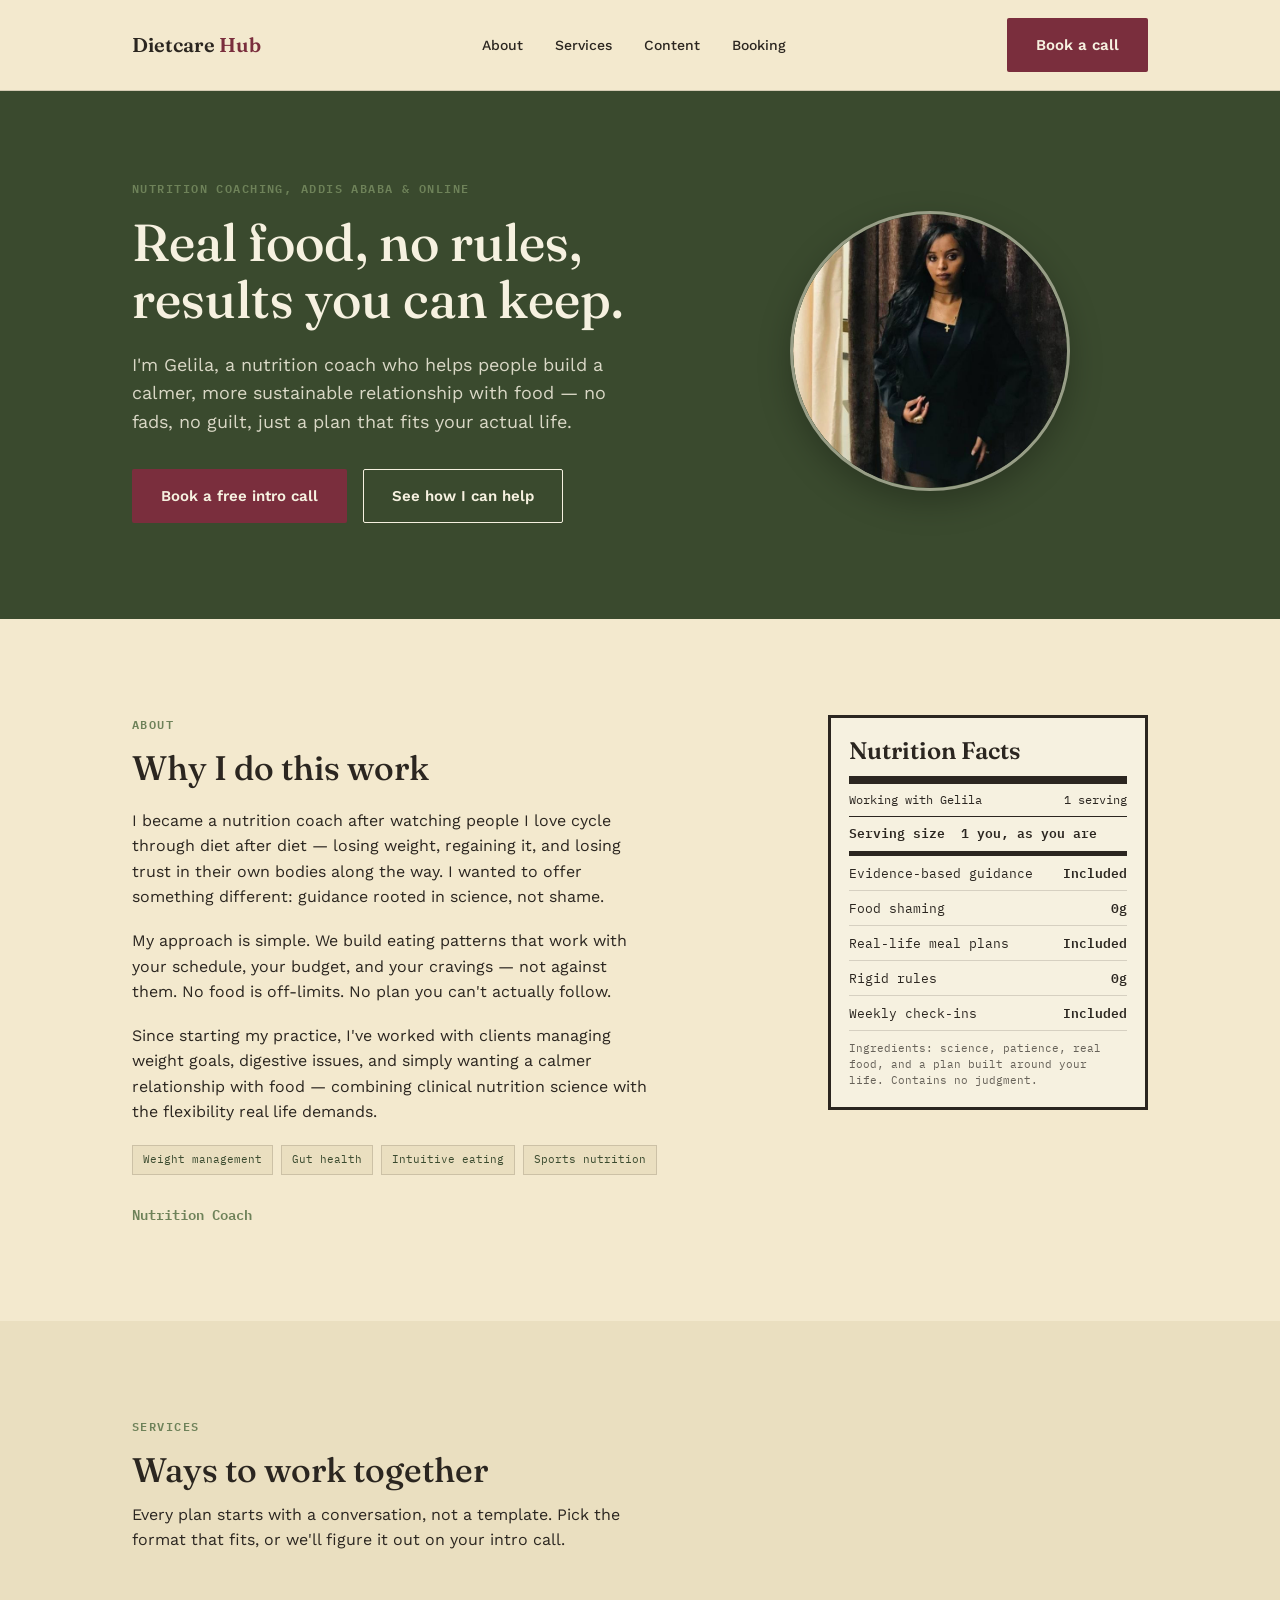
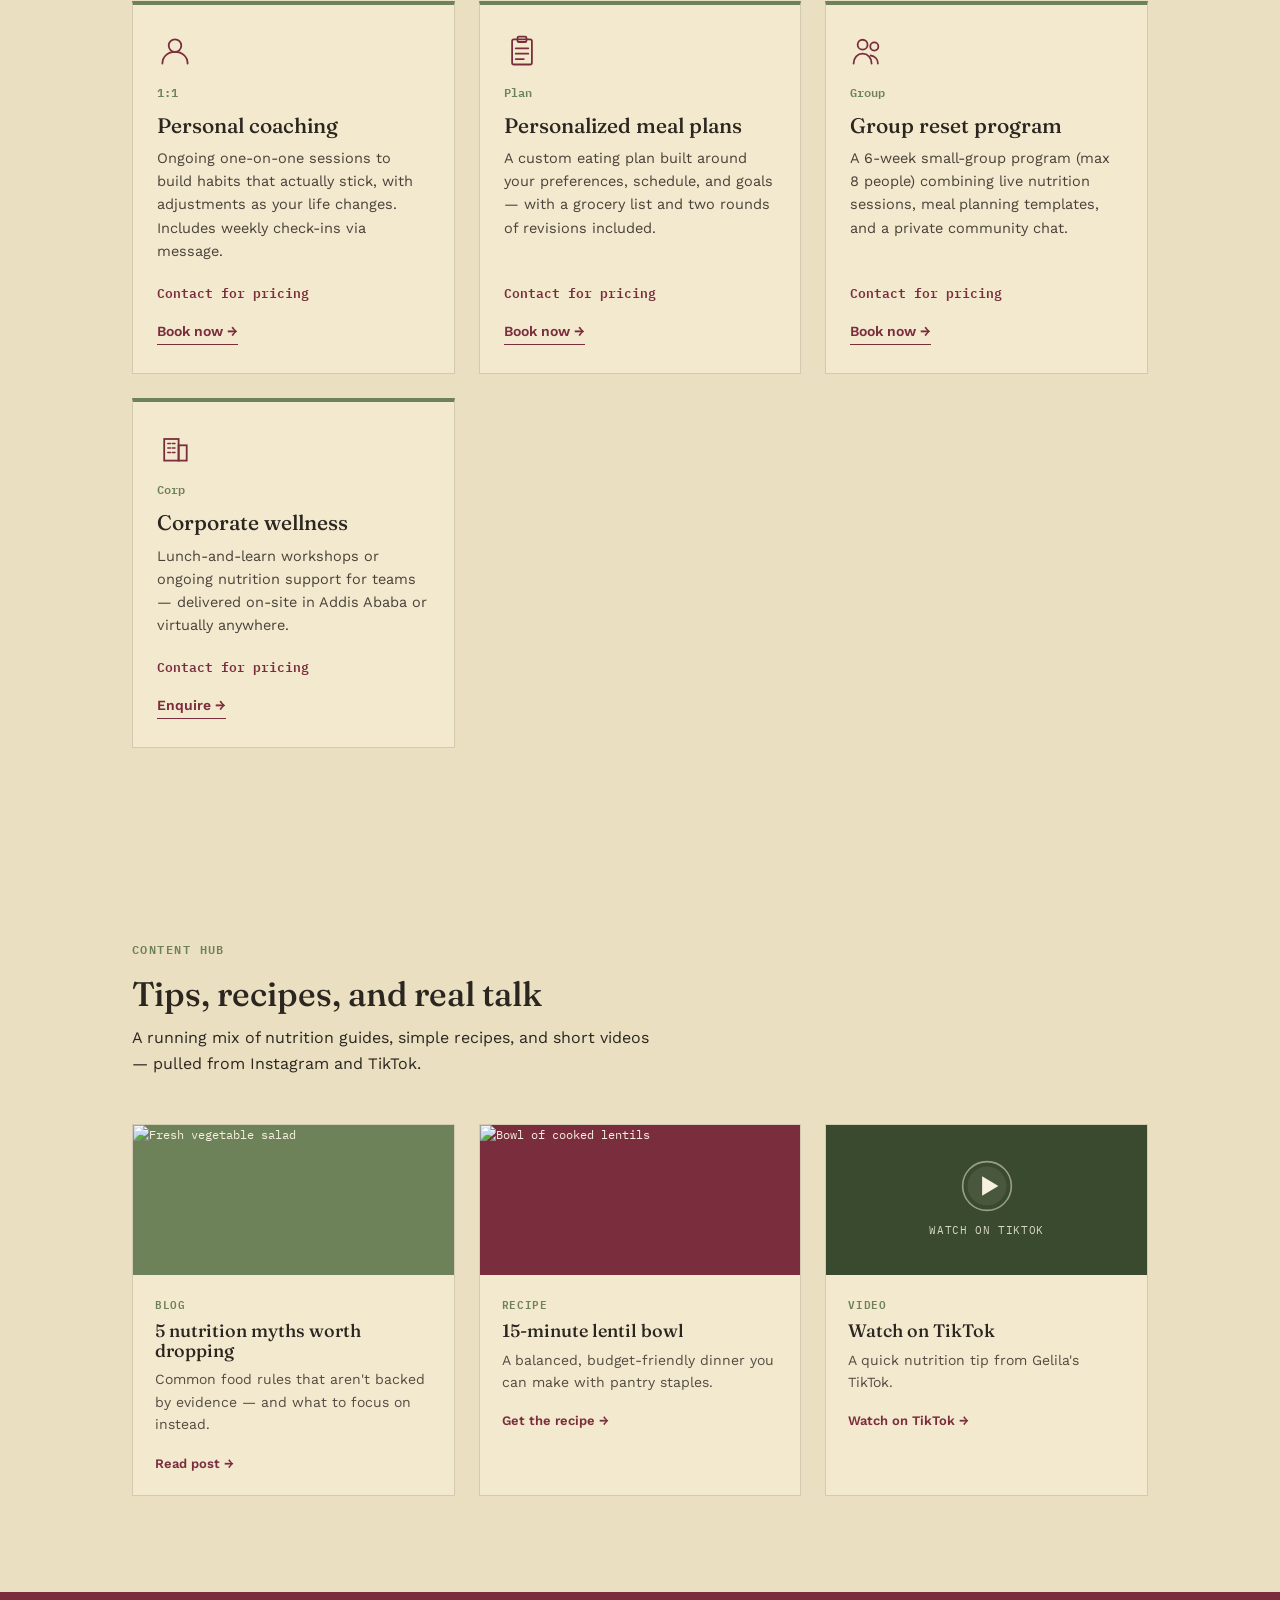
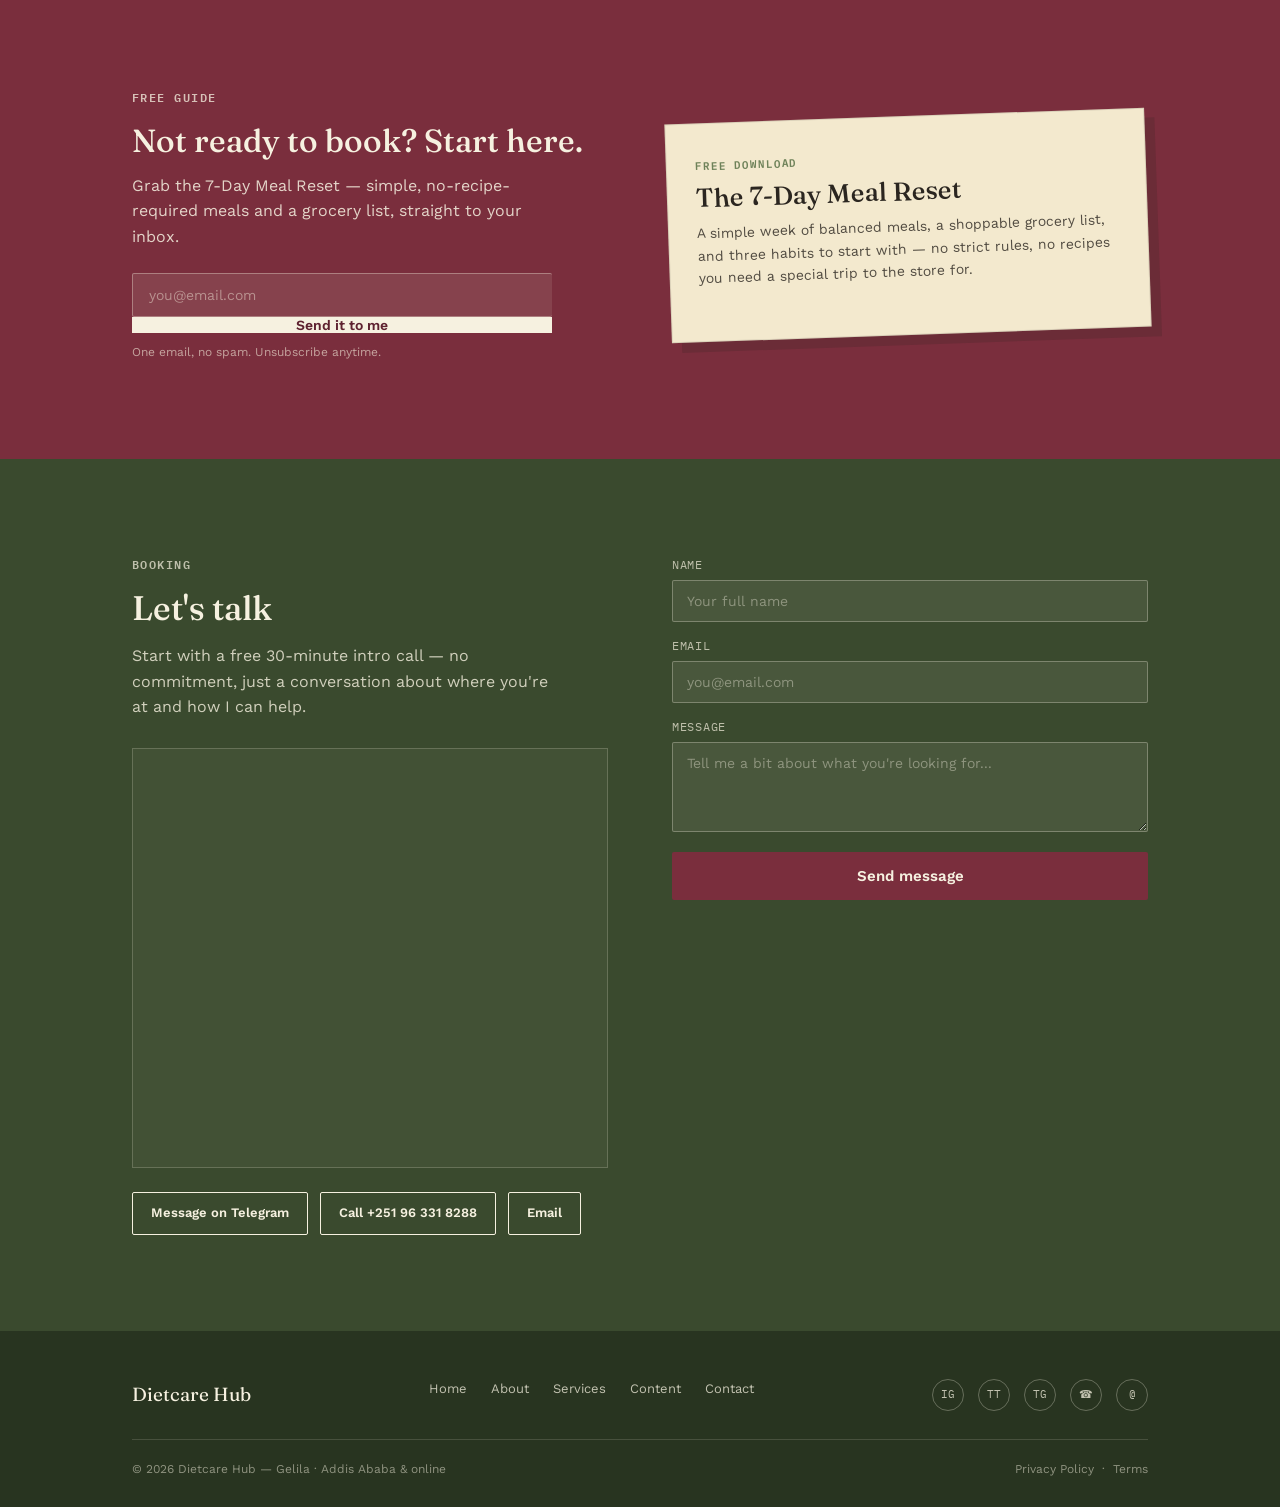
==== commit 47965dd8: "Initial commit" ====
--- a/index.html
+++ b/index.html
@@ -3,10 +3,10 @@
 <head>
 <meta charset="UTF-8">
 <meta name="viewport" content="width=device-width, initial-scale=1.0">
-<title>Dietcare Hub — Gelila, RDN</title>
-<meta name="description" content="Gelila, RDN, offers 1:1 nutrition coaching, personalized meal plans, and group programs in Addis Ababa and online — helping you build a healthier relationship with food, no strict diets required.">
-<meta property="og:title" content="Dietcare Hub — Gelila, RDN">
-<meta property="og:description" content="Real food, no rules, results you can keep. Book a free intro call with dietitian Gelila.">
+<title>Dietcare Hub — Gelila</title>
+<meta name="description" content="Gelila, offers 1:1 nutrition coaching, personalized meal plans, and group programs in Addis Ababa and online — helping you build a healthier relationship with food, no strict diets required.">
+<meta property="og:title" content="Dietcare Hub — Gelila">
+<meta property="og:description" content="Real food, no rules, results you can keep. Book a free intro call with nutrition coach Gelila.">
 <link rel="preconnect" href="https://fonts.googleapis.com">
 <link href="https://fonts.googleapis.com/css2?family=Fraunces:ital,opsz,wght@0,9..144,400;0,9..144,500;0,9..144,600;1,9..144,500&family=Work+Sans:wght@400;500;600&family=IBM+Plex+Mono:wght@500;600&display=swap" rel="stylesheet">
 <link rel="icon" href="data:image/svg+xml,<svg xmlns=%22http://www.w3.org/2000/svg%22 viewBox=%220 0 100 100%22><text y=%22.9em%22 font-size=%2290%22>🌿</text></svg>">
@@ -14,7 +14,6 @@
 </head>
 <body>
 
-<div class="note">Placeholder build — swap in real photo, copy, pricing, and a live booking calendar (Calendly, Acuity, etc.) before launch.</div>
 
 <nav style="position:sticky; top:0;">
   <div class="wrap">
@@ -38,15 +37,14 @@
     <div>
       <span class="eyebrow">Nutrition coaching, Addis Ababa & online</span>
       <h1>Real food, no rules, results you can keep.</h1>
-      <p class="lead">I'm Gelila, a registered dietitian who helps people build a calmer, more sustainable relationship with food — no fads, no guilt, just a plan that fits your actual life.</p>
+      <p class="lead">I'm Gelila, a nutrition coach who helps people build a calmer, more sustainable relationship with food — no fads, no guilt, just a plan that fits your actual life.</p>
       <div class="cta-row">
         <a href="#booking" class="btn btn-berry">Book a free intro call</a>
         <a href="#services" class="btn btn-outline">See how I can help</a>
       </div>
     </div>
     <div>
-      <div class="avatar-frame" role="img" aria-label="Placeholder for Gelila's profile photo"><div class="inner" aria-hidden="true">G</div></div>
-      <p class="avatar-label">[ your photo goes here ]</p>
+      <div class="avatar-frame"><img src="gelila.jpg" alt="Gelila" class="avatar-photo"></div>
     </div>
   </div>
 </section>
@@ -56,7 +54,7 @@
     <div>
       <span class="eyebrow">About</span>
       <h2>Why I do this work</h2>
-      <p>I became a dietitian after watching people I love cycle through diet after diet — losing weight, regaining it, and losing trust in their own bodies along the way. I wanted to offer something different: guidance rooted in science, not shame.</p>
+      <p>I became a nutrition coach after watching people I love cycle through diet after diet — losing weight, regaining it, and losing trust in their own bodies along the way. I wanted to offer something different: guidance rooted in science, not shame.</p>
       <p>My approach is simple. We build eating patterns that work with your schedule, your budget, and your cravings — not against them. No food is off-limits. No plan you can't actually follow.</p>
       <p>Since starting my practice, I've worked with clients managing weight goals, digestive issues, and simply wanting a calmer relationship with food — combining clinical nutrition science with the flexibility real life demands.</p>
       <div style="display:flex; flex-wrap:wrap; gap:8px; margin-top:20px;">
@@ -65,7 +63,7 @@
         <span style="font-family:'IBM Plex Mono',monospace; font-size:11px; background:var(--paper-alt); border:1px solid var(--line); padding:5px 10px; color:var(--forest);">Intuitive eating</span>
         <span style="font-family:'IBM Plex Mono',monospace; font-size:11px; background:var(--paper-alt); border:1px solid var(--line); padding:5px 10px; color:var(--forest);">Sports nutrition</span>
       </div>
-      <div class="creds">RDN &nbsp;·&nbsp; MSc Clinical Nutrition &nbsp;·&nbsp; 8 years in practice</div>
+      <div class="creds">Nutrition Coach</div>
     </div>
 
     <div class="facts-panel">
@@ -89,6 +87,7 @@
     <p>Every plan starts with a conversation, not a template. Pick the format that fits, or we'll figure it out on your intro call.</p>
     <div class="card-grid">
       <div class="card">
+        <svg class="card-icon" viewBox="0 0 40 40" aria-hidden="true"><circle cx="20" cy="14" r="7" fill="none" stroke="currentColor" stroke-width="2"/><path d="M6 34c0-8 6-13 14-13s14 5 14 13" fill="none" stroke="currentColor" stroke-width="2" stroke-linecap="round"/></svg>
         <div class="idx">1:1</div>
         <h3>Personal coaching</h3>
         <p>Ongoing one-on-one sessions to build habits that actually stick, with adjustments as your life changes. Includes weekly check-ins via message.</p>
@@ -96,6 +95,7 @@
         <a href="#booking">Book now →</a>
       </div>
       <div class="card">
+        <svg class="card-icon" viewBox="0 0 40 40" aria-hidden="true"><rect x="9" y="7" width="22" height="28" rx="2" fill="none" stroke="currentColor" stroke-width="2"/><rect x="15" y="4" width="10" height="6" rx="1.5" fill="none" stroke="currentColor" stroke-width="2"/><path d="M13 17h14M13 23h14M13 29h9" stroke="currentColor" stroke-width="2" stroke-linecap="round"/></svg>
         <div class="idx">Plan</div>
         <h3>Personalized meal plans</h3>
         <p>A custom eating plan built around your preferences, schedule, and goals — with a grocery list and two rounds of revisions included.</p>
@@ -103,6 +103,7 @@
         <a href="#booking">Book now →</a>
       </div>
       <div class="card">
+        <svg class="card-icon" viewBox="0 0 40 40" aria-hidden="true"><circle cx="14" cy="13" r="5.5" fill="none" stroke="currentColor" stroke-width="2"/><circle cx="27" cy="15" r="4.5" fill="none" stroke="currentColor" stroke-width="2"/><path d="M4 34c0-6.5 4.5-11 10-11s10 4.5 10 11" fill="none" stroke="currentColor" stroke-width="2" stroke-linecap="round"/><path d="M23 25c4.5.5 8 4 8 9" fill="none" stroke="currentColor" stroke-width="2" stroke-linecap="round"/></svg>
         <div class="idx">Group</div>
         <h3>Group reset program</h3>
         <p>A 6-week small-group program (max 8 people) combining live nutrition sessions, meal planning templates, and a private community chat.</p>
@@ -110,6 +111,7 @@
         <a href="#booking">Book now →</a>
       </div>
       <div class="card">
+        <svg class="card-icon" viewBox="0 0 40 40" aria-hidden="true"><rect x="8" y="10" width="16" height="24" fill="none" stroke="currentColor" stroke-width="2"/><rect x="24" y="17" width="9" height="17" fill="none" stroke="currentColor" stroke-width="2"/><path d="M12 15h3M12 20h3M12 25h3M17 15h3M17 20h3M17 25h3" stroke="currentColor" stroke-width="1.6" stroke-linecap="round"/></svg>
         <div class="idx">Corp</div>
         <h3>Corporate wellness</h3>
         <p>Lunch-and-learn workshops or ongoing nutrition support for teams — delivered on-site in Addis Ababa or virtually anywhere.</p>
@@ -127,79 +129,40 @@
     <p>A running mix of nutrition guides, simple recipes, and short videos — pulled from Instagram and TikTok.</p>
     <div class="hub-grid">
       <div class="hub-card">
-        <div class="hub-thumb">[ blog thumbnail ]</div>
+        <div class="hub-thumb hub-thumb-img"><img src="https://images.unsplash.com/photo-1547592180-85f173990554?fm=jpg&q=60&w=800&auto=format&fit=crop" alt="Fresh vegetable salad"></div>
         <div class="hub-body">
           <span class="hub-kind">Blog</span>
           <h3>5 nutrition myths worth dropping</h3>
           <p>Common food rules that aren't backed by evidence — and what to focus on instead.</p>
-          <a href="#">Read post →</a>
+          <a href="blog-nutrition-myths.html">Read post →</a>
         </div>
       </div>
       <div class="hub-card recipe">
-        <div class="hub-thumb">[ recipe photo ]</div>
+        <div class="hub-thumb hub-thumb-img"><img src="https://images.unsplash.com/photo-1708436477916-f97964f3ccf1?fm=jpg&q=60&w=800&auto=format&fit=crop" alt="Bowl of cooked lentils"></div>
         <div class="hub-body">
           <span class="hub-kind">Recipe</span>
           <h3>15-minute lentil bowl</h3>
           <p>A balanced, budget-friendly dinner you can make with pantry staples.</p>
-          <a href="#">Get the recipe →</a>
+          <a href="recipe-lentil-bowl.html">Get the recipe →</a>
         </div>
       </div>
       <div class="hub-card video">
-        <div class="hub-thumb">[ embedded reel ]</div>
+        <div class="hub-thumb hub-thumb-play">
+          <svg viewBox="0 0 64 64" class="play-icon" aria-hidden="true">
+            <circle cx="32" cy="32" r="30" fill="none" stroke="currentColor" stroke-width="2" opacity="0.5"/>
+            <circle cx="32" cy="32" r="24" fill="rgba(246,241,224,0.08)"/>
+            <path d="M26 20 L46 32 L26 44 Z" fill="currentColor"/>
+          </svg>
+          <span class="play-label">Watch on TikTok</span>
+        </div>
         <div class="hub-body">
           <span class="hub-kind">Video</span>
-          <h3>What "gut health" actually means</h3>
-          <p>A quick, no-jargon explainer from Instagram.</p>
-          <a href="#">Watch on Instagram →</a>
-        </div>
-      </div>
-    </div>
-  </div>
-</section>
-
-<section class="testimonials wrap">
-  <span class="eyebrow">Testimonials</span>
-  <h2>What clients say</h2>
-  <div class="t-grid">
-    <div class="t-card">
-      <p class="t-quote">"I stopped thinking of foods as good or bad for the first time in years. Small shift, huge relief."</p>
-      <div class="t-person">
-        <div class="t-avatar">JT</div>
-        <div>
-          <div class="t-name">Jordan T.</div>
-          <div class="t-detail">1:1 coaching, 6 months</div>
-        </div>
-      </div>
-    </div>
-    <div class="t-card">
-      <p class="t-quote">"The meal plan actually fit my schedule instead of the other way around. That's what made it stick."</p>
-      <div class="t-person">
-        <div class="t-avatar">AK</div>
-        <div>
-          <div class="t-name">Amara K.</div>
-          <div class="t-detail">Personalized meal plan</div>
-        </div>
-      </div>
-    </div>
-    <div class="t-card">
-      <p class="t-quote">"No lectures, no guilt trips — just clear guidance I could actually follow week to week."</p>
-      <div class="t-person">
-        <div class="t-avatar">DM</div>
-        <div>
-          <div class="t-name">Dawit M.</div>
-          <div class="t-detail">Group reset program</div>
-        </div>
-      </div>
-    </div>
-  </div>
-</section>
-
-<section class="proof">
-  <div class="wrap">
-    <div class="proof-stat"><div class="proof-num">24K</div><div class="proof-label">Instagram</div></div>
-    <div class="proof-stat"><div class="proof-num">41K</div><div class="proof-label">TikTok</div></div>
-    <div class="proof-stat"><div class="proof-num">3.2K</div><div class="proof-label">Newsletter</div></div>
-    <div class="proof-mentions">[ Featured in: Local Wellness Mag · Health & Home Podcast ]</div>
+          <h3>Watch on TikTok</h3>
+          <p>A quick nutrition tip from Gelila's TikTok.</p>
+          <a href="https://vt.tiktok.com/ZS4s3g4qL/" target="_blank" rel="noopener noreferrer">Watch on TikTok →</a>
+        </div>
+      </div>
+    </div>
   </div>
 </section>
 
@@ -209,8 +172,7 @@
       <span class="eyebrow">Free guide</span>
       <h2>Not ready to book? Start here.</h2>
       <p class="lead">Grab the 7-Day Meal Reset — simple, no-recipe-required meals and a grocery list, straight to your inbox.</p>
-      <!-- Replace YOUR-FORM-ID with a second Formspree form (or a Mailchimp/ConvertKit embed) -->
-      <form class="signup-form" action="https://formspree.io/f/YOUR-FORM-ID" method="POST">
+      <form class="signup-form" action="https://formspree.io/f/xkjwoprv" method="POST">
         <input type="email" name="email" placeholder="you@email.com" required>
         <button type="submit">Send it to me</button>
       </form>
@@ -229,31 +191,19 @@
     <div>
       <span class="eyebrow" style="color:var(--cream); opacity:0.7;">Booking</span>
       <h2>Let's talk</h2>
-      <p class="lead">Start with a free 15-minute intro call — no commitment, just a conversation about where you're at and how I can help.</p>
-      <!-- 
-        CALENDLY SETUP:
-        1. Create a free account at calendly.com and set up your "Intro Call" event type
-        2. Replace YOUR-CALENDLY-USERNAME below with your actual Calendly link
-        3. That's it — the widget below will show your real availability
-      -->
-      <div class="calendly-inline-widget" data-url="https://calendly.com/YOUR-CALENDLY-USERNAME/intro-call?background_color=3a4a2e&text_color=f6f1e0&primary_color=7a2e3d" style="min-width:280px; height:420px; background:rgba(246,241,224,0.04); border:1px solid rgba(246,241,224,0.2);"></div>
+      <p class="lead">Start with a free 30-minute intro call — no commitment, just a conversation about where you're at and how I can help.</p>
+      <div class="calendly-inline-widget" data-url="https://calendly.com/fasikamohammed02/30min?background_color=3a4a2e&text_color=f6f1e0&primary_color=7a2e3d" style="min-width:280px; height:420px; background:rgba(246,241,224,0.04); border:1px solid rgba(246,241,224,0.2);"></div>
       <script type="text/javascript" src="https://assets.calendly.com/assets/external/widget.js" async></script>
-      <p style="font-size:12px; color:rgba(246,241,224,0.5); margin-top:10px;">[ Showing placeholder until a real Calendly username is added above ]</p>
+
 
       <div style="display:flex; gap:12px; flex-wrap:wrap; margin-top:24px;">
         <a href="https://t.me/DietitianGelila" target="_blank" rel="noopener" class="btn btn-outline" style="font-size:13px; padding:10px 18px;">Message on Telegram</a>
         <a href="tel:+251963318288" class="btn btn-outline" style="font-size:13px; padding:10px 18px;">Call +251 96 331 8288</a>
-      </div>
-    </div>
-    <div>
-      <!--
-        FORM SETUP (Formspree — free, no backend code needed):
-        1. Create a free account at formspree.io
-        2. Create a new form and copy your form ID
-        3. Replace YOUR-FORM-ID below with it
-        Submissions will then land in your Formspree inbox / forward to your email.
-      -->
-      <form action="https://formspree.io/f/YOUR-FORM-ID" method="POST">
+        <a href="mailto:fiyorinaa16@gmail.com" class="btn btn-outline" style="font-size:13px; padding:10px 18px;">Email</a>
+      </div>
+    </div>
+    <div>
+      <form action="https://formspree.io/f/xkjwoprv" method="POST">
         <label>Name</label>
         <input type="text" name="name" placeholder="Your full name" required>
         <label>Email</label>
@@ -282,10 +232,11 @@
         <a href="https://www.tiktok.com/@dietitian_gelila?is_from_webapp=1&sender_device=pc" aria-label="TikTok" target="_blank" rel="noopener">TT</a>
         <a href="https://t.me/DietitianGelila" aria-label="Telegram" target="_blank" rel="noopener">TG</a>
         <a href="tel:+251963318288" aria-label="Phone">☎</a>
+        <a href="mailto:fiyorinaa16@gmail.com" aria-label="Email">@</a>
       </div>
     </div>
     <div class="foot-bottom">
-      <span>&copy; 2026 Dietcare Hub — Gelila, RDN · Addis Ababa & online</span>
+      <span>&copy; 2026 Dietcare Hub — Gelila · Addis Ababa & online</span>
       <span><a href="#">Privacy Policy</a> &nbsp;·&nbsp; <a href="#">Terms</a></span>
     </div>
   </div>
--- a/style.css
+++ b/style.css
@@ -100,9 +100,16 @@
   .avatar-frame{
     width:280px; height:280px; margin:0 auto;
     border-radius:50%;
-    border:2px dashed rgba(246,241,224,0.4);
+    border:3px solid rgba(246,241,224,0.5);
     display:flex; align-items:center; justify-content:center;
     position:relative;
+    overflow:hidden;
+    box-shadow: 0 12px 32px rgba(0,0,0,0.25);
+  }
+  .avatar-photo{
+    width:100%; height:100%;
+    object-fit:cover;
+    border-radius:50%;
   }
   .avatar-frame .inner{
     width:236px; height:236px; border-radius:50%;
@@ -155,6 +162,7 @@
     display:flex; flex-direction:column;
   }
   .card .idx{ font-family:'IBM Plex Mono', monospace; font-size:12px; color:var(--sage); font-weight:600; margin-bottom:12px; }
+  .card-icon{ width:36px; height:36px; color:var(--berry); margin-bottom:14px; }
   .card h3{ font-size:21px; margin-bottom:10px; }
   .card p{ font-size:14.5px; color:var(--ink); opacity:0.85; margin-bottom:20px; flex-grow:1; }
   .card .price{ font-family:'IBM Plex Mono', monospace; font-size:13px; font-weight:600; color:var(--berry); margin-bottom:16px; }
@@ -228,6 +236,18 @@
   }
   .hub-card.recipe .hub-thumb{ background:var(--berry); }
   .hub-card.video .hub-thumb{ background:var(--forest); }
+  .hub-thumb-play{
+    flex-direction:column; gap:10px; color:var(--cream);
+    transition: background 0.2s ease;
+  }
+  .hub-thumb-play .play-icon{ width:52px; height:52px; transition: transform 0.2s ease; }
+  .hub-card.video:hover .hub-thumb-play .play-icon{ transform:scale(1.08); }
+  .hub-thumb-play .play-label{
+    font-family:'IBM Plex Mono', monospace; font-size:11px;
+    letter-spacing:0.06em; text-transform:uppercase; opacity:0.85;
+  }
+  .hub-thumb-img{ padding:0; overflow:hidden; }
+  .hub-thumb-img img{ width:100%; height:100%; object-fit:cover; display:block; }
   .hub-body{ padding:20px 22px; }
   .hub-kind{ font-family:'IBM Plex Mono', monospace; font-size:11px; color:var(--sage); font-weight:600; text-transform:uppercase; letter-spacing:0.06em; margin-bottom:8px; display:block; }
   .hub-card h3{ font-size:18px; margin-bottom:8px; }
@@ -247,6 +267,7 @@
   .booking .wrap{ display:grid; grid-template-columns:1fr 1fr; gap:64px; }
   .booking h2{ font-size:34px; margin-bottom:16px; color:var(--cream); }
   .booking p.lead{ color:rgba(246,241,224,0.8); margin-bottom:28px; max-width:420px; }
+  @media(max-width:860px){ .booking .wrap{ grid-template-columns:1fr; } }
   .slot-list{ display:flex; flex-direction:column; gap:10px; margin-bottom:24px; }
   .slot{
     background:rgba(246,241,224,0.06);
